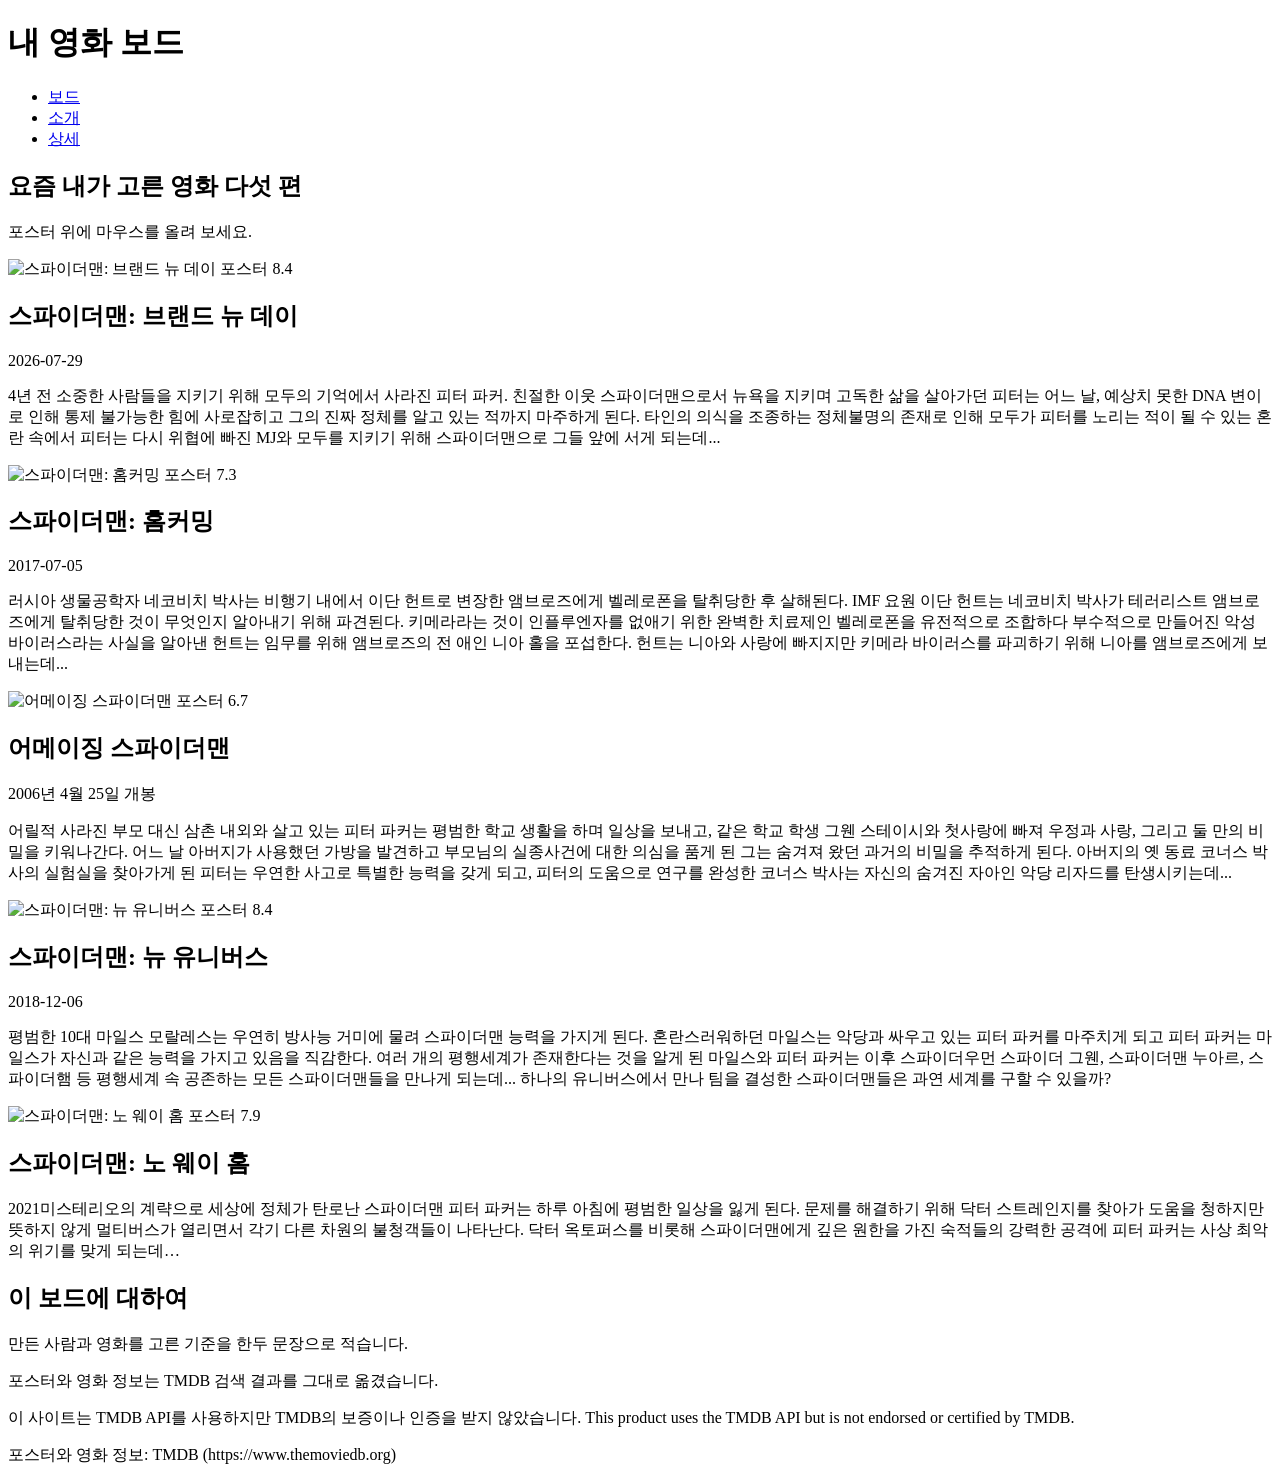
==== index.html @ 4b5b2583 "Create index.html for movie board layout Initial HTML structure for the movie board with sections fo" ====
<!DOCTYPE html>
<html lang="ko">

<head>
    <meta charset="UTF-8">
    <meta name="viewport" content="width=device-width, initial-scale=1.0">
    <title>내 영화 보드</title>
    <link rel="preconnect" href="https://fonts.googleapis.com">
    <link rel="preconnect" href="https://fonts.gstatic.com" crossorigin>
    <link
        href="https://fonts.googleapis.com/css2?family=Black+Han+Sans&family=Do+Hyeon&family=Nanum+Pen+Script&family=Noto+Sans+KR:wght@100..900&display=swap"
        rel="stylesheet">
    <link rel="stylesheet" href="./style.css">
</head>

<body>
    <header class="top">
        <h1>내 영화 보드</h1>
        <nav>
            <ul>
                <li><a href="#board">보드</a></li>
                <li><a href="#about">소개</a></li>
                <li><a href="detail.html">상세</a></li>
            </ul>
        </nav>
    </header>
    <section class="hero">
        <h2>요즘 내가 고른 영화 다섯 편</h2>
        <p>포스터 위에 마우스를 올려 보세요.</p>
    </section>

    <main>
        <section class="board" id="board">
            <article class="card">
                <img class="poster" src="https://image.tmdb.org/t/p/w342/mt6uZzy7DAsncHlGGzMsyNgLR6v.jpg"
                    alt="스파이더맨: 브랜드 뉴 데이 포스터">
                <span class="badge">8.4</span>
                <div class="info">
                    <h2>스파이더맨: 브랜드 뉴 데이</h2>
                    <p class="year">2026-07-29</p>
                    <p class="overview">4년 전 소중한 사람들을 지키기 위해 모두의 기억에서 사라진 피터 파커. 친절한 이웃 스파이더맨으로서 뉴욕을 지키며 고독한 삶을 살아가던 피터는 어느 날, 예상치 못한 DNA 변이로 인해 통제 불가능한 힘에 사로잡히고 그의 진짜 정체를 알고 있는 적까지 마주하게 된다. 타인의 의식을 조종하는 정체불명의 존재로 인해 모두가 피터를 노리는 적이 될 수 있는 혼란 속에서 피터는 다시 위협에 빠진 MJ와 모두를 지키기 위해 스파이더맨으로 그들 앞에 서게 되는데...</p>
                </div>
            </article>
            <article class="card">
                <img class="poster" src="https://image.tmdb.org/t/p/w342/hjki9weYYVABvkpZbX5jBOmKXXv.jpg"
                    alt="스파이더맨: 홈커밍 포스터">
                <span class="badge">7.3</span>
                <div class="info">
                    <h2>스파이더맨: 홈커밍</h2>
                    <p class="year">2017-07-05</p>
                    <p class="overview">러시아 생물공학자 네코비치 박사는 비행기 내에서 이단 헌트로 변장한 앰브로즈에게 벨레로폰을 탈취당한 후 살해된다. IMF 요원 이단 헌트는
                        네코비치 박사가 테러리스트 앰브로즈에게 탈취당한 것이 무엇인지 알아내기 위해 파견된다. 키메라라는 것이 인플루엔자를 없애기 위한 완벽한 치료제인 벨레로폰을 유전적으로
                        조합하다 부수적으로 만들어진 악성 바이러스라는 사실을 알아낸 헌트는 임무를 위해 앰브로즈의 전 애인 니아 홀을 포섭한다. 헌트는 니아와 사랑에 빠지지만 키메라 바이러스를
                        파괴하기 위해 니아를 앰브로즈에게 보내는데...</p>
                </div>
            </article>
            <article class="card">
                <img class="poster" src="https://image.tmdb.org/t/p/w342/a1Kup5VnmxjAHnsT3Sz7RtrC9UU.jpg"
                    alt="어메이징 스파이더맨 포스터">
                <span class="badge">6.7</span>
                <div class="info">
                    <h2>어메이징 스파이더맨</h2>
                    <p class="year">2006년 4월 25일 개봉</p>
                    <p class="overview">어릴적 사라진 부모 대신 삼촌 내외와 살고 있는 피터 파커는 평범한 학교 생활을 하며 일상을 보내고, 같은 학교 학생 그웬 스테이시와 첫사랑에 빠져 우정과 사랑, 그리고 둘 만의 비밀을 키워나간다. 어느 날 아버지가 사용했던 가방을 발견하고 부모님의 실종사건에 대한 의심을 품게 된 그는 숨겨져 왔던 과거의 비밀을 추적하게 된다. 아버지의 옛 동료 코너스 박사의 실험실을 찾아가게 된 피터는 우연한 사고로 특별한 능력을 갖게 되고, 피터의 도움으로 연구를 완성한 코너스 박사는 자신의 숨겨진 자아인 악당 리자드를 탄생시키는데...</p>
                </div>
            </article>
            <article class="card">
                <img class="poster" src="https://image.tmdb.org/t/p/w342/d9V6Q9vpVpmaca7vwSUbCajtDb3.jpg"
                    alt="스파이더맨: 뉴 유니버스 포스터">
                <span class="badge">8.4</span>
                <div class="info">
                    <h2>스파이더맨: 뉴 유니버스</h2>
                    <p class="year">2018-12-06</p>
                    <p class="overview">평범한 10대 마일스 모랄레스는 우연히 방사능 거미에 물려 스파이더맨 능력을 가지게 된다. 혼란스러워하던 마일스는 악당과 싸우고 있는 피터 파커를 마주치게 되고 피터 파커는 마일스가 자신과 같은 능력을 가지고 있음을 직감한다. 여러 개의 평행세계가 존재한다는 것을 알게 된 마일스와 피터 파커는 이후 스파이더우먼 스파이더 그웬, 스파이더맨 누아르, 스파이더햄 등 평행세계 속 공존하는 모든 스파이더맨들을 만나게 되는데... 하나의 유니버스에서 만나 팀을 결성한 스파이더맨들은 과연 세계를 구할 수 있을까?</p>
                </div>

            </article>
            <article class="card">
                <img class="poster" src="https://image.tmdb.org/t/p/w342/fvqoI9r1GU2EFkc0xjZ6dKCuDVR.jpg"
                    alt="스파이더맨: 노 웨이 홈 포스터">
                <span class="badge">7.9</span>
                <div class="info">
                    <h2>스파이더맨: 노 웨이 홈</h2>
                    <p class="year">2021미스테리오의 계략으로 세상에 정체가 탄로난 스파이더맨 피터 파커는 하루 아침에 평범한 일상을 잃게 된다. 문제를 해결하기 위해 닥터 스트레인지를 찾아가 도움을 청하지만 뜻하지 않게 멀티버스가 열리면서 각기 다른 차원의 불청객들이 나타난다. 닥터 옥토퍼스를 비롯해 스파이더맨에게 깊은 원한을 가진 숙적들의 강력한 공격에 피터 파커는 사상 최악의 위기를 맞게 되는데…</p>
                </div>
            </article>
        </section>
        <section id="about">
            <h2>이 보드에 대하여</h2>
            <p>만든 사람과 영화를 고른 기준을 한두 문장으로 적습니다.</p>
            <p>포스터와 영화 정보는 TMDB 검색 결과를 그대로 옮겼습니다.</p>
        </section>
    </main>

    <footer>
        <p>이 사이트는 TMDB API를 사용하지만 TMDB의 보증이나 인증을 받지 않았습니다.
            This product uses the TMDB API but is not endorsed or certified by TMDB.</p>
        <p>포스터와 영화 정보: TMDB (https://www.themoviedb.org)</p>
    </footer>

</body>

</html>
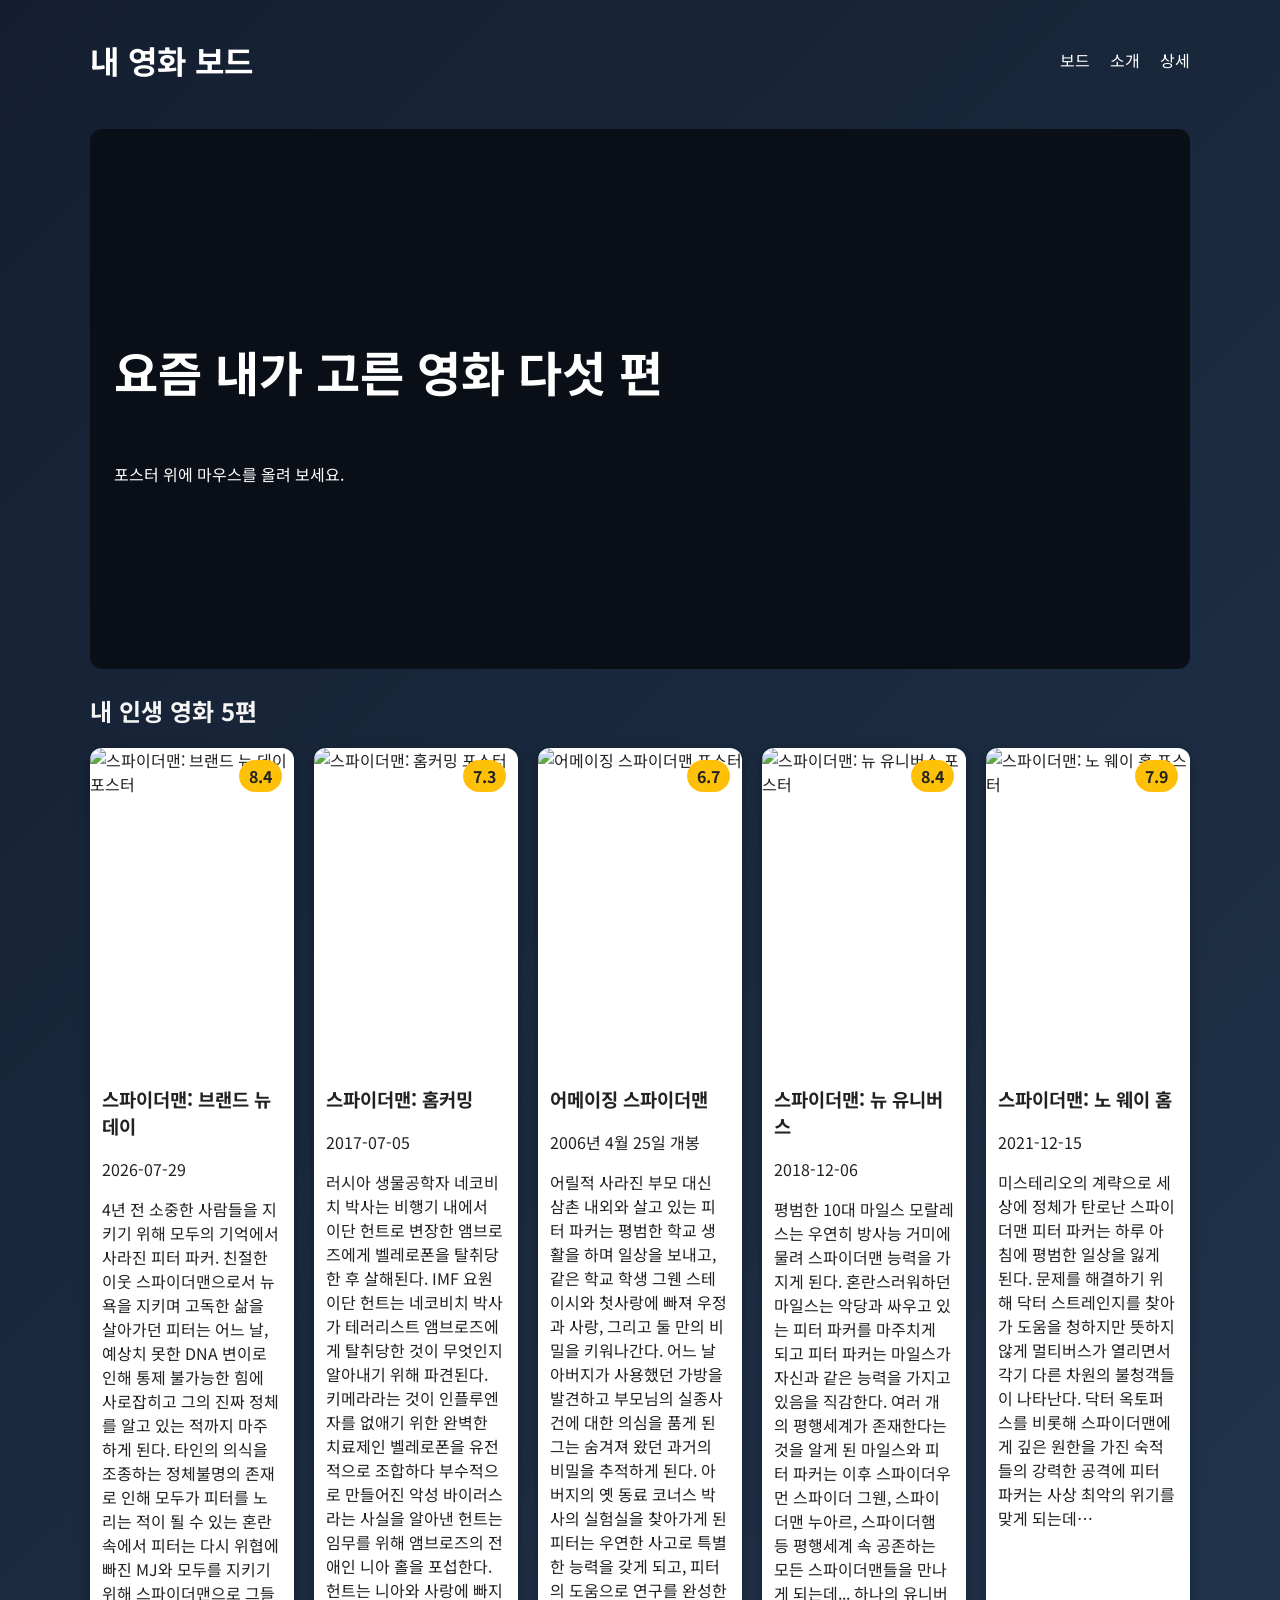
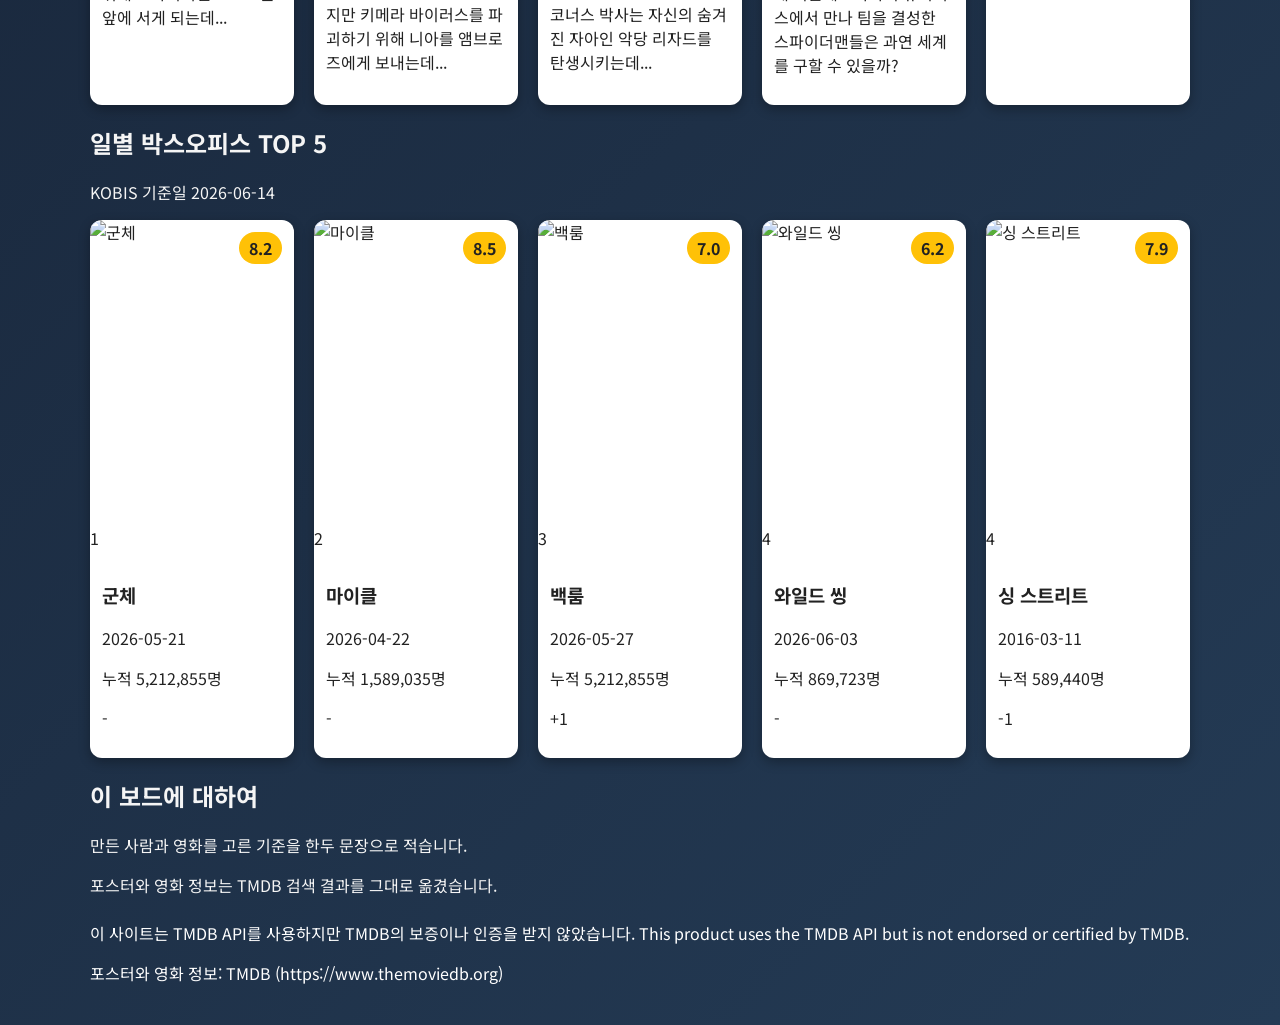
==== commit 30636cce: "첫 번째 커밋" ====
--- a/index.html
+++ b/index.html
@@ -30,60 +30,148 @@
     </section>
 
     <main>
-        <section class="board" id="board">
-            <article class="card">
-                <img class="poster" src="https://image.tmdb.org/t/p/w342/mt6uZzy7DAsncHlGGzMsyNgLR6v.jpg"
-                    alt="스파이더맨: 브랜드 뉴 데이 포스터">
-                <span class="badge">8.4</span>
-                <div class="info">
-                    <h2>스파이더맨: 브랜드 뉴 데이</h2>
-                    <p class="year">2026-07-29</p>
-                    <p class="overview">4년 전 소중한 사람들을 지키기 위해 모두의 기억에서 사라진 피터 파커. 친절한 이웃 스파이더맨으로서 뉴욕을 지키며 고독한 삶을 살아가던 피터는 어느 날, 예상치 못한 DNA 변이로 인해 통제 불가능한 힘에 사로잡히고 그의 진짜 정체를 알고 있는 적까지 마주하게 된다. 타인의 의식을 조종하는 정체불명의 존재로 인해 모두가 피터를 노리는 적이 될 수 있는 혼란 속에서 피터는 다시 위협에 빠진 MJ와 모두를 지키기 위해 스파이더맨으로 그들 앞에 서게 되는데...</p>
-                </div>
-            </article>
-            <article class="card">
-                <img class="poster" src="https://image.tmdb.org/t/p/w342/hjki9weYYVABvkpZbX5jBOmKXXv.jpg"
-                    alt="스파이더맨: 홈커밍 포스터">
-                <span class="badge">7.3</span>
-                <div class="info">
-                    <h2>스파이더맨: 홈커밍</h2>
-                    <p class="year">2017-07-05</p>
-                    <p class="overview">러시아 생물공학자 네코비치 박사는 비행기 내에서 이단 헌트로 변장한 앰브로즈에게 벨레로폰을 탈취당한 후 살해된다. IMF 요원 이단 헌트는
-                        네코비치 박사가 테러리스트 앰브로즈에게 탈취당한 것이 무엇인지 알아내기 위해 파견된다. 키메라라는 것이 인플루엔자를 없애기 위한 완벽한 치료제인 벨레로폰을 유전적으로
-                        조합하다 부수적으로 만들어진 악성 바이러스라는 사실을 알아낸 헌트는 임무를 위해 앰브로즈의 전 애인 니아 홀을 포섭한다. 헌트는 니아와 사랑에 빠지지만 키메라 바이러스를
-                        파괴하기 위해 니아를 앰브로즈에게 보내는데...</p>
-                </div>
-            </article>
-            <article class="card">
-                <img class="poster" src="https://image.tmdb.org/t/p/w342/a1Kup5VnmxjAHnsT3Sz7RtrC9UU.jpg"
-                    alt="어메이징 스파이더맨 포스터">
-                <span class="badge">6.7</span>
-                <div class="info">
-                    <h2>어메이징 스파이더맨</h2>
-                    <p class="year">2006년 4월 25일 개봉</p>
-                    <p class="overview">어릴적 사라진 부모 대신 삼촌 내외와 살고 있는 피터 파커는 평범한 학교 생활을 하며 일상을 보내고, 같은 학교 학생 그웬 스테이시와 첫사랑에 빠져 우정과 사랑, 그리고 둘 만의 비밀을 키워나간다. 어느 날 아버지가 사용했던 가방을 발견하고 부모님의 실종사건에 대한 의심을 품게 된 그는 숨겨져 왔던 과거의 비밀을 추적하게 된다. 아버지의 옛 동료 코너스 박사의 실험실을 찾아가게 된 피터는 우연한 사고로 특별한 능력을 갖게 되고, 피터의 도움으로 연구를 완성한 코너스 박사는 자신의 숨겨진 자아인 악당 리자드를 탄생시키는데...</p>
-                </div>
-            </article>
-            <article class="card">
-                <img class="poster" src="https://image.tmdb.org/t/p/w342/d9V6Q9vpVpmaca7vwSUbCajtDb3.jpg"
-                    alt="스파이더맨: 뉴 유니버스 포스터">
-                <span class="badge">8.4</span>
-                <div class="info">
-                    <h2>스파이더맨: 뉴 유니버스</h2>
-                    <p class="year">2018-12-06</p>
-                    <p class="overview">평범한 10대 마일스 모랄레스는 우연히 방사능 거미에 물려 스파이더맨 능력을 가지게 된다. 혼란스러워하던 마일스는 악당과 싸우고 있는 피터 파커를 마주치게 되고 피터 파커는 마일스가 자신과 같은 능력을 가지고 있음을 직감한다. 여러 개의 평행세계가 존재한다는 것을 알게 된 마일스와 피터 파커는 이후 스파이더우먼 스파이더 그웬, 스파이더맨 누아르, 스파이더햄 등 평행세계 속 공존하는 모든 스파이더맨들을 만나게 되는데... 하나의 유니버스에서 만나 팀을 결성한 스파이더맨들은 과연 세계를 구할 수 있을까?</p>
-                </div>
+        <section id="mine">
+            <h2>내 인생 영화 5편</h2>
+            <div class="board">
+                <article class="card">
+                    <img class="poster" src="https://image.tmdb.org/t/p/w342/mt6uZzy7DAsncHlGGzMsyNgLR6v.jpg"
+                        alt="스파이더맨: 브랜드 뉴 데이 포스터">
+                    <span class="badge">8.4</span>
+                    <div class="info">
+                        <h3>스파이더맨: 브랜드 뉴 데이</h3>
+                        <p class="year">2026-07-29</p>
+                        <p class="overview">4년 전 소중한 사람들을 지키기 위해 모두의 기억에서 사라진 피터 파커. 친절한 이웃 스파이더맨으로서 뉴욕을 지키며 고독한 삶을 살아가던
+                            피터는
+                            어느 날, 예상치 못한 DNA 변이로 인해 통제 불가능한 힘에 사로잡히고 그의 진짜 정체를 알고 있는 적까지 마주하게 된다. 타인의 의식을 조종하는 정체불명의 존재로
+                            인해
+                            모두가 피터를 노리는 적이 될 수 있는 혼란 속에서 피터는 다시 위협에 빠진 MJ와 모두를 지키기 위해 스파이더맨으로 그들 앞에 서게 되는데...</p>
+                    </div>
+                </article>
+                <article class="card">
+                    <img class="poster" src="https://image.tmdb.org/t/p/w342/hjki9weYYVABvkpZbX5jBOmKXXv.jpg"
+                        alt="스파이더맨: 홈커밍 포스터">
+                    <span class="badge">7.3</span>
+                    <div class="info">
+                        <h3>스파이더맨: 홈커밍</h3>
+                        <p class="year">2017-07-05</p>
+                        <p class="overview">러시아 생물공학자 네코비치 박사는 비행기 내에서 이단 헌트로 변장한 앰브로즈에게 벨레로폰을 탈취당한 후 살해된다. IMF 요원 이단
+                            헌트는
+                            네코비치 박사가 테러리스트 앰브로즈에게 탈취당한 것이 무엇인지 알아내기 위해 파견된다. 키메라라는 것이 인플루엔자를 없애기 위한 완벽한 치료제인 벨레로폰을 유전적으로
+                            조합하다 부수적으로 만들어진 악성 바이러스라는 사실을 알아낸 헌트는 임무를 위해 앰브로즈의 전 애인 니아 홀을 포섭한다. 헌트는 니아와 사랑에 빠지지만 키메라
+                            바이러스를
+                            파괴하기 위해 니아를 앰브로즈에게 보내는데...</p>
+                    </div>
+                </article>
+                <article class="card">
+                    <img class="poster" src="https://image.tmdb.org/t/p/w342/a1Kup5VnmxjAHnsT3Sz7RtrC9UU.jpg"
+                        alt="어메이징 스파이더맨 포스터">
+                    <span class="badge">6.7</span>
+                    <div class="info">
+                        <h3>어메이징 스파이더맨</h3>
+                        <p class="year">2006년 4월 25일 개봉</p>
+                        <p class="overview">어릴적 사라진 부모 대신 삼촌 내외와 살고 있는 피터 파커는 평범한 학교 생활을 하며 일상을 보내고, 같은 학교 학생 그웬 스테이시와
+                            첫사랑에
+                            빠져 우정과 사랑, 그리고 둘 만의 비밀을 키워나간다. 어느 날 아버지가 사용했던 가방을 발견하고 부모님의 실종사건에 대한 의심을 품게 된 그는 숨겨져 왔던 과거의
+                            비밀을
+                            추적하게 된다. 아버지의 옛 동료 코너스 박사의 실험실을 찾아가게 된 피터는 우연한 사고로 특별한 능력을 갖게 되고, 피터의 도움으로 연구를 완성한 코너스 박사는
+                            자신의
+                            숨겨진 자아인 악당 리자드를 탄생시키는데...</p>
+                    </div>
+                </article>
+                <article class="card">
+                    <img class="poster" src="https://image.tmdb.org/t/p/w342/d9V6Q9vpVpmaca7vwSUbCajtDb3.jpg"
+                        alt="스파이더맨: 뉴 유니버스 포스터">
+                    <span class="badge">8.4</span>
+                    <div class="info">
+                        <h3>스파이더맨: 뉴 유니버스</h3>
+                        <p class="year">2018-12-06</p>
+                        <p class="overview">평범한 10대 마일스 모랄레스는 우연히 방사능 거미에 물려 스파이더맨 능력을 가지게 된다. 혼란스러워하던 마일스는 악당과 싸우고 있는
+                            피터
+                            파커를 마주치게 되고 피터 파커는 마일스가 자신과 같은 능력을 가지고 있음을 직감한다. 여러 개의 평행세계가 존재한다는 것을 알게 된 마일스와 피터 파커는 이후
+                            스파이더우먼
+                            스파이더 그웬, 스파이더맨 누아르, 스파이더햄 등 평행세계 속 공존하는 모든 스파이더맨들을 만나게 되는데... 하나의 유니버스에서 만나 팀을 결성한 스파이더맨들은
+                            과연
+                            세계를 구할 수 있을까?</p>
+                    </div>
 
-            </article>
-            <article class="card">
-                <img class="poster" src="https://image.tmdb.org/t/p/w342/fvqoI9r1GU2EFkc0xjZ6dKCuDVR.jpg"
-                    alt="스파이더맨: 노 웨이 홈 포스터">
-                <span class="badge">7.9</span>
-                <div class="info">
-                    <h2>스파이더맨: 노 웨이 홈</h2>
-                    <p class="year">2021미스테리오의 계략으로 세상에 정체가 탄로난 스파이더맨 피터 파커는 하루 아침에 평범한 일상을 잃게 된다. 문제를 해결하기 위해 닥터 스트레인지를 찾아가 도움을 청하지만 뜻하지 않게 멀티버스가 열리면서 각기 다른 차원의 불청객들이 나타난다. 닥터 옥토퍼스를 비롯해 스파이더맨에게 깊은 원한을 가진 숙적들의 강력한 공격에 피터 파커는 사상 최악의 위기를 맞게 되는데…</p>
-                </div>
-            </article>
+                </article>
+                <article class="card">
+                    <img class="poster" src="https://image.tmdb.org/t/p/w342/fvqoI9r1GU2EFkc0xjZ6dKCuDVR.jpg"
+                        alt="스파이더맨: 노 웨이 홈 포스터">
+                    <span class="badge">7.9</span>
+                    <div class="info">
+                        <h3>스파이더맨: 노 웨이 홈</h3>
+                        <p class="year">2021-12-15</p>
+                        <p class="overview">미스테리오의 계략으로 세상에 정체가 탄로난 스파이더맨 피터 파커는 하루 아침에 평범한 일상을 잃게 된다. 문제를 해결하기 위해 닥터
+                            스트레인지를
+                            찾아가 도움을 청하지만 뜻하지 않게 멀티버스가 열리면서 각기 다른 차원의 불청객들이 나타난다. 닥터 옥토퍼스를 비롯해 스파이더맨에게 깊은 원한을 가진 숙적들의 강력한
+                            공격에
+                            피터 파커는 사상 최악의 위기를 맞게 되는데…</p>
+                    </div>
+                </article>
+            </div>
+        </section>
+        <section id="boxoffice">
+            <h2>일별 박스오피스 TOP 5</h2>
+            <p class="basis">KOBIS 기준일 2026-06-14</p>
+            <div class="board">
+                <article class="card">
+                    <img class="poster" src="https://image.tmdb.org/t/p/w342/hDPGsJxo8xX0OyqcMB8xI3RdaF3.jpg" alt="군체">
+                    <span class="rank">1</span>
+                    <span class="badge">8.2</span>
+                    <div class="info">
+                        <h3>군체</h3>
+                        <p class="year">2026-05-21</p>
+                        <p class="audience">누적 5,212,855명</p>
+                        <p class="change up">-</p>
+                    </div>
+                </article>
+                <article class="card">
+                    <img class="poster" src="https://image.tmdb.org/t/p/w342/piMZqtd0gGS7OgkhDwiQ7vVViBQ.jpg" alt="마이클">
+                    <span class="rank">2</span>
+                    <span class="badge">8.5</span>
+                    <div class="info">
+                        <h3>마이클</h3>
+                        <p class="year">2026-04-22</p>
+                        <p class="audience">누적 1,589,035명</p>
+                        <p class="change up">-</p>
+                    </div>
+                </article>
+                <article class="card">
+                    <img class="poster" src="https://image.tmdb.org/t/p/w342/tcqLtpb8EUDqbct2YFl8ZGNfP2p.jpg" alt="백룸">
+                    <span class="rank">3</span>
+                    <span class="badge">7.0</span>
+                    <div class="info">
+                        <h3>백룸</h3>   
+                        <p class="year">2026-05-27</p>
+                        <p class="audience">누적 5,212,855명</p>
+                        <p class="change up">+1</p>
+                    </div>
+                </article>
+                <article class="card">
+                    <img class="poster" src="https://image.tmdb.org/t/p/w342/s4IUDzLZJb4CosgEXcmouY32Jfg.jpg" alt="와일드 씽">
+                    <span class="rank">4</span>
+                    <span class="badge">6.2</span>
+                    <div class="info">
+                        <h3>와일드 씽</h3>
+                        <p class="year">2026-06-03</p>
+                        <p class="audience">누적 869,723명</p>
+                        <p class="change up">-</p>
+                    </div>
+                </article>
+                <article class="card">
+                    <img class="poster" src="https://image.tmdb.org/t/p/w342/kUYfLv9V5mKPb2lJadzgOI67AFt.jpg" alt="싱 스트리트">
+                    <span class="rank">4</span>
+                    <span class="badge">7.9</span>
+                    <div class="info">
+                        <h3>싱 스트리트</h3>
+                        <p class="year">2016-03-11</p>
+                        <p class="audience">누적 589,440명</p>
+                        <p class="change up">-1</p>
+                    </div>
+                </article>
+
+            </div>
         </section>
         <section id="about">
             <h2>이 보드에 대하여</h2>
@@ -100,4 +188,4 @@
 
 </body>
 
-</html>
+</html>
--- a/style.css
+++ b/style.css
@@ -0,0 +1,148 @@
+body {
+    background: linear-gradient(135deg, #141e30, #243b55);
+    min-height: 100vh;
+    box-sizing: border-box;
+    margin: 0;
+    padding: 16px;
+    color: #f5f5f5;
+    font-family: "Noto Sans KR", sans-serif;
+}
+
+main,
+.top,
+.hero,
+footer {
+    max-width: 1100px;
+    margin: 0 auto 24px;
+}
+
+.top {
+    display: flex;
+    justify-content: space-between;
+    align-items: center;
+}
+
+nav ul {
+    display: flex;
+    flex-direction: column;
+    gap: 8px;
+    list-style: none;
+    margin: 0;
+    padding: 0;
+}
+
+nav a {
+    color: #fff;
+    text-decoration: none;
+}
+
+.hero {
+    /* 외부 URL 대신 로컬/상대 경로 이미지를 사용하거나, 백업 단색 배경 지정 */
+    background-color: #1a2639;
+    background-image: linear-gradient(rgba(0, 0, 0, 0.6), rgba(0, 0, 0, 0.6)), url("./images/hero-bg.jpg");
+    background-size: cover;
+    background-position: center;
+    min-height: 40vh;
+    padding: 24px;
+    box-sizing: border-box;
+    color: #fff;
+    border-radius: 12px;
+    display: flex;
+    flex-direction: column;
+    justify-content: center;
+}
+
+h1,
+footer {
+    color: #fff;
+}
+
+.board {
+    display: grid;
+    grid-template-columns: repeat(auto-fit, minmax(200px, 1fr));
+    gap: 20px;
+}
+
+.card {
+    position: relative;
+    border-radius: 12px;
+    overflow: hidden;
+    box-shadow: 0 4px 12px rgba(0, 0, 0, 0.3);
+    background: #fff;
+    color: #222222;
+    transition: transform 0.3s, box-shadow 0.3s;
+    animation: rise 0.6s ease-out forwards;
+}
+
+/* 카드가 늘어나도 자동으로 지연 시간이 적용되도록 설정 */
+.card:nth-child(1) { animation-delay: 0s; }
+.card:nth-child(2) { animation-delay: 0.1s; }
+.card:nth-child(3) { animation-delay: 0.2s; }
+.card:nth-child(4) { animation-delay: 0.3s; }
+.card:nth-child(5) { animation-delay: 0.4s; }
+
+.card:hover {
+    transform: translateY(-8px);
+    box-shadow: 0 12px 32px rgba(255, 193, 7, 0.6);
+}
+
+.info {
+    padding: 12px;
+}
+
+.poster {
+    width: 100%;
+    display: block;
+    aspect-ratio: 2 / 3;
+    object-fit: cover;
+}
+
+.badge {
+    position: absolute;
+    top: 12px;
+    right: 12px;
+    background: #ffc107;
+    color: #222;
+    padding: 4px 10px;
+    border-radius: 999px;
+    font-weight: bold;
+    animation: pulse 1s infinite alternate;
+}
+
+/* @keyframes 구문 정상화 (from -> to) */
+@keyframes pulse {
+    0% {
+        transform: scale(1);
+    }
+    100% {
+        transform: scale(1.15);
+    }
+}
+
+@keyframes rise {
+    from {
+        opacity: 0;
+        transform: translateY(20px);
+    }
+    to {
+        opacity: 1;
+        transform: translateY(0);
+    }
+}
+
+@media (min-width: 600px) {
+    nav ul {
+        flex-direction: row;
+        gap: 20px;
+    }
+}
+
+@media (min-width: 1024px) {
+    .hero {
+        min-height: 60vh;
+    }
+
+    .hero h2 {
+        font-size: 3rem;
+    }
+}
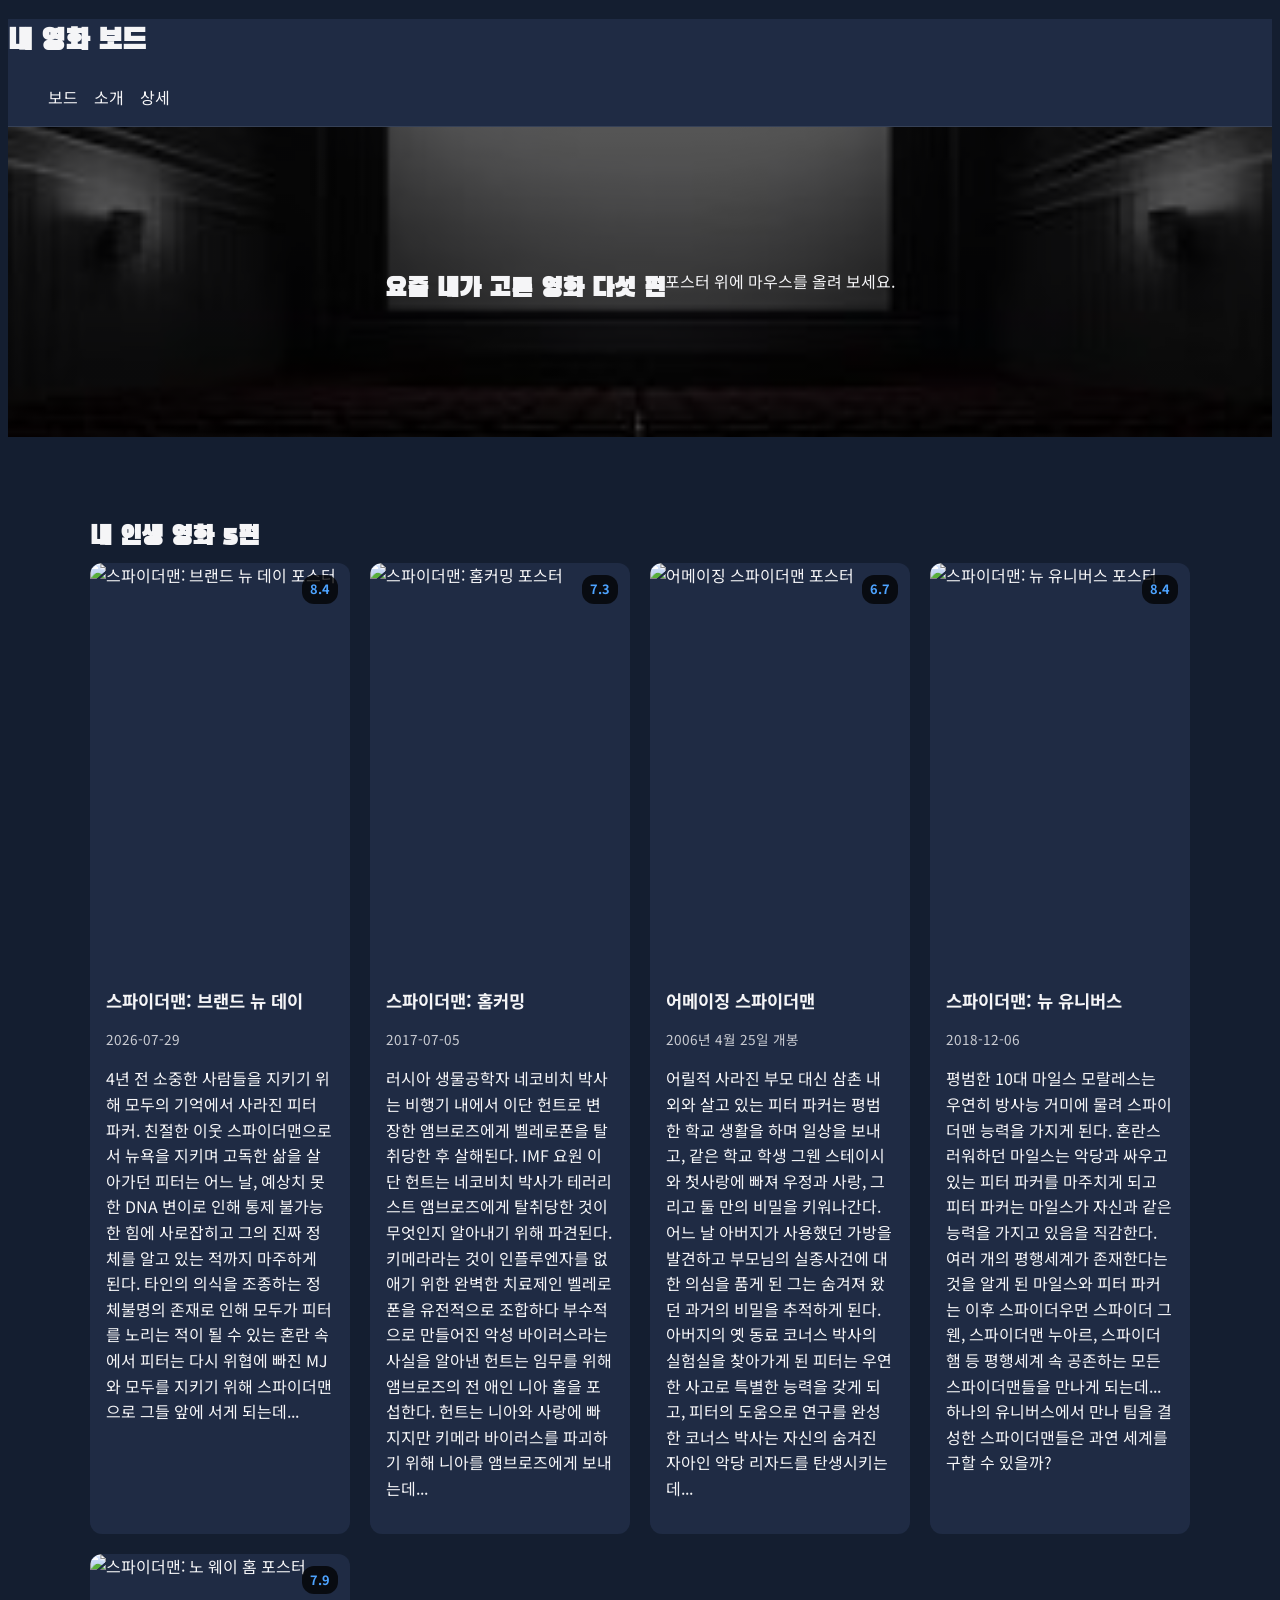
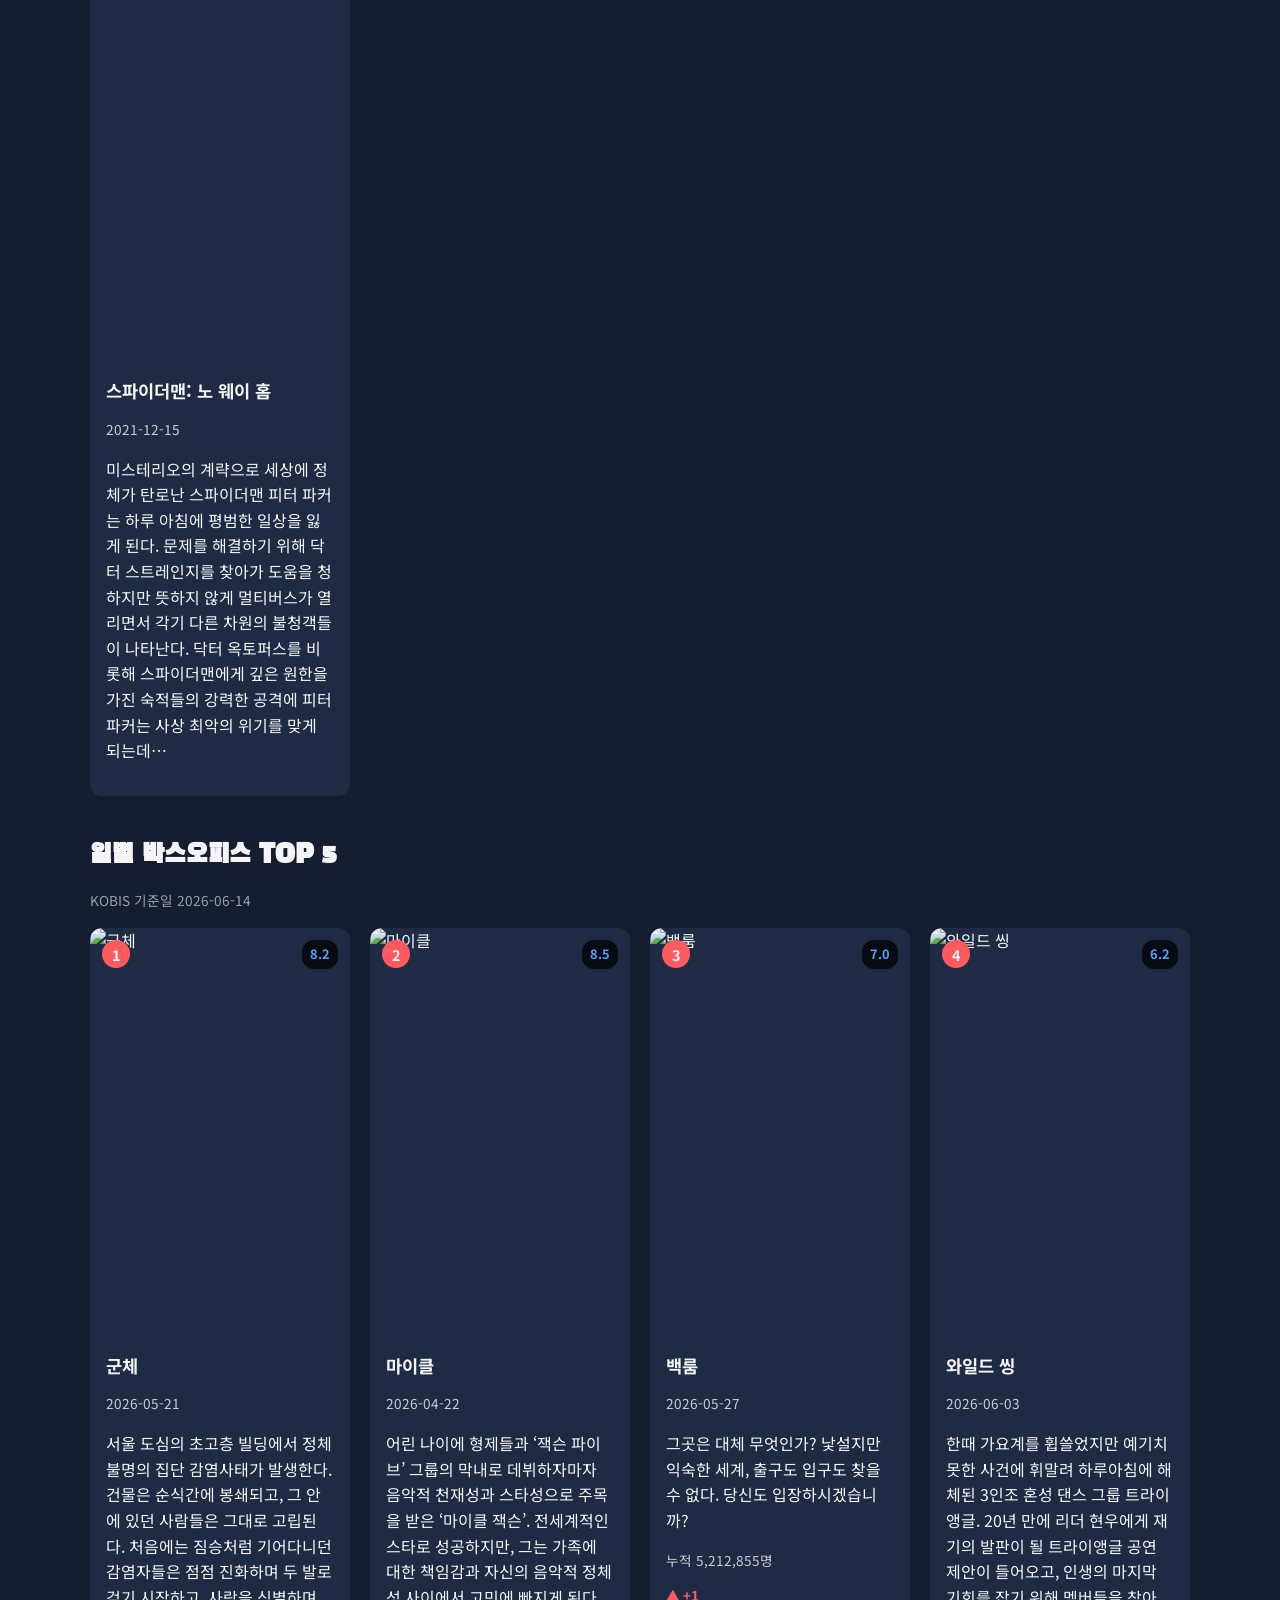
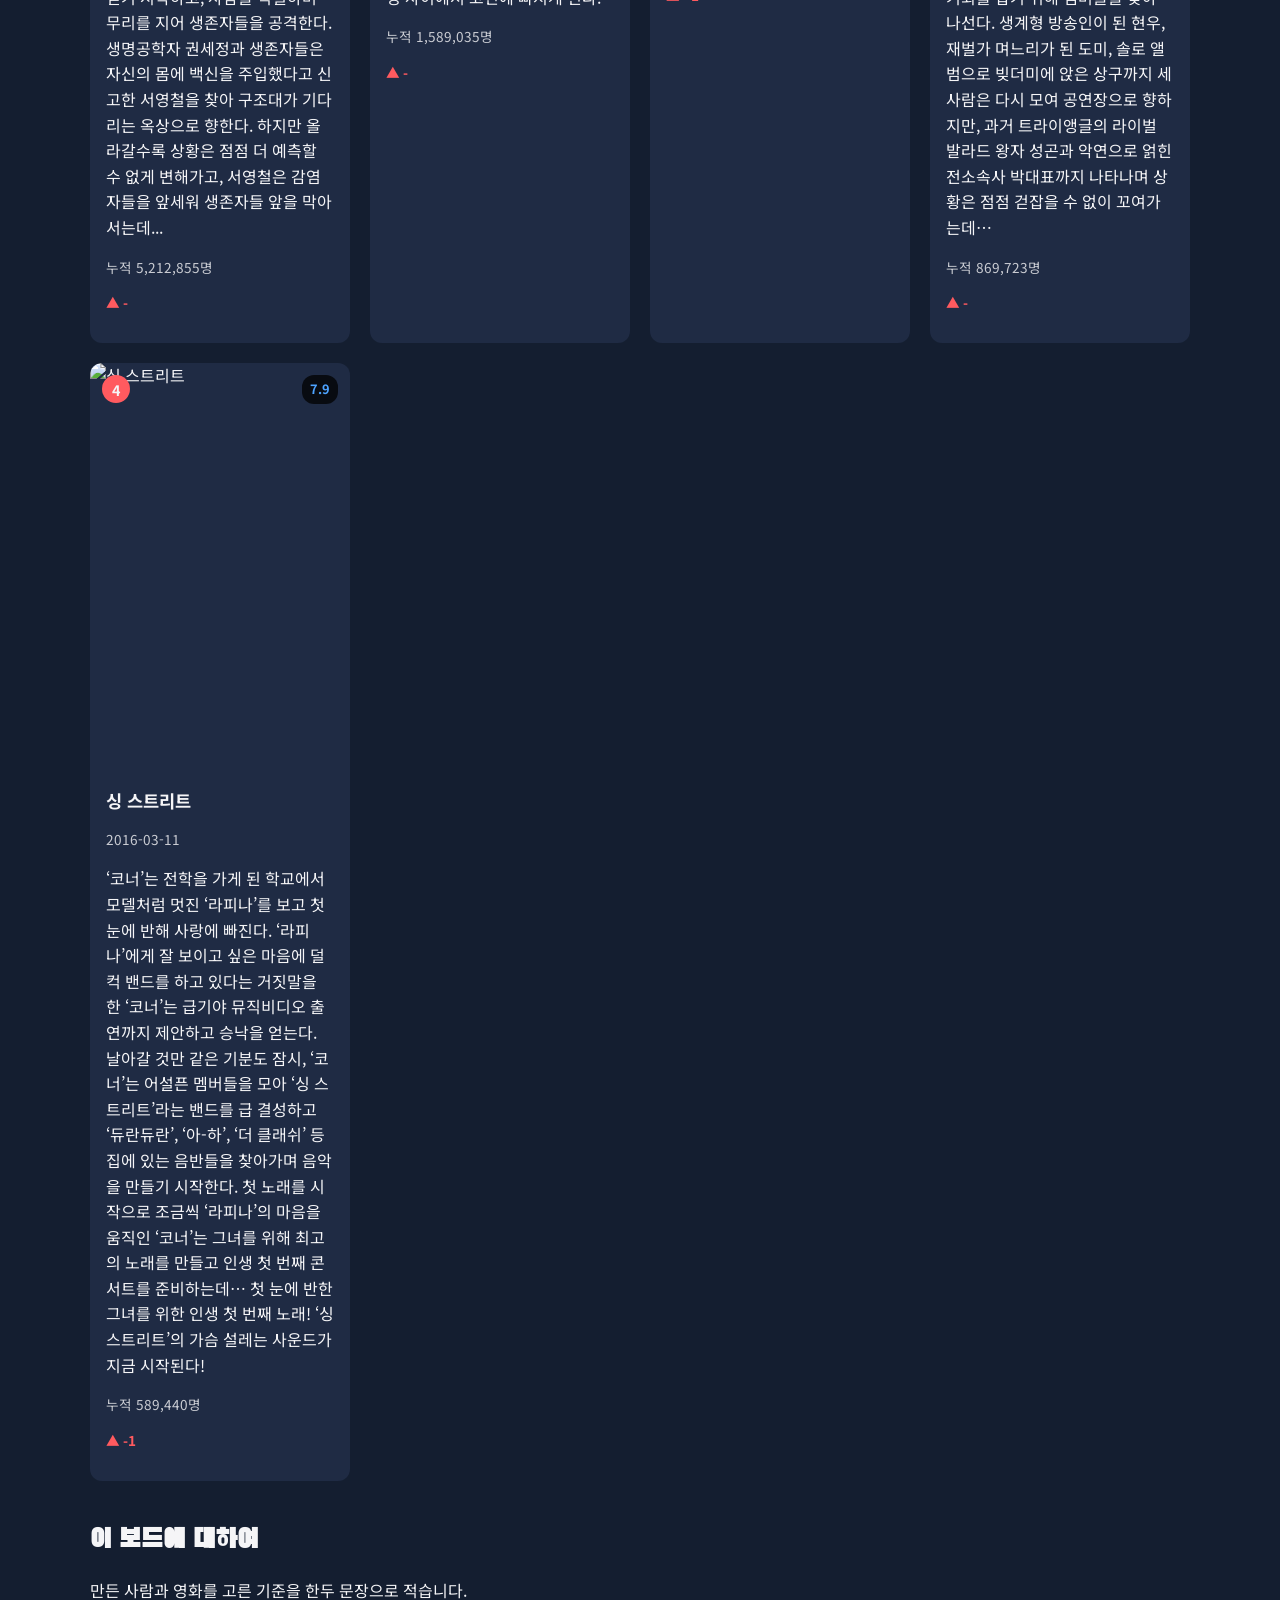
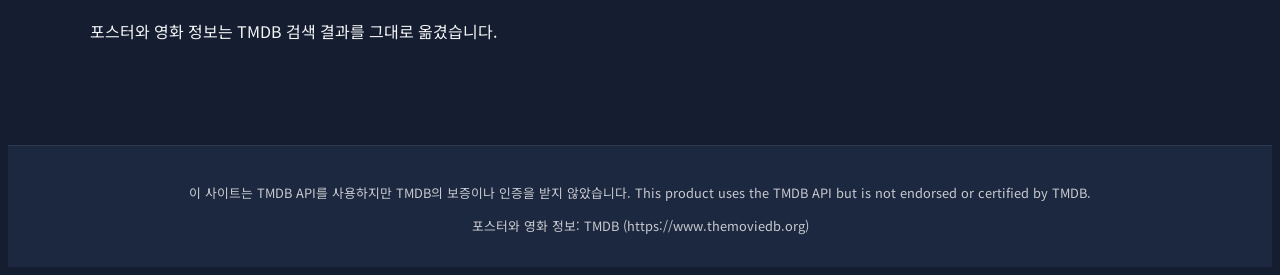
==== commit ead72a29: "Update index.html" ====
--- a/index.html
+++ b/index.html
@@ -122,6 +122,7 @@
                     <div class="info">
                         <h3>군체</h3>
                         <p class="year">2026-05-21</p>
+                        <p class="overview">서울 도심의 초고층 빌딩에서 정체불명의 집단 감염사태가 발생한다. 건물은 순식간에 봉쇄되고, 그 안에 있던 사람들은 그대로 고립된다. 처음에는 짐승처럼 기어다니던 감염자들은 점점 진화하며 두 발로 걷기 시작하고, 사람을 식별하며 무리를 지어 생존자들을 공격한다. 생명공학자 권세정과 생존자들은 자신의 몸에 백신을 주입했다고 신고한 서영철을 찾아 구조대가 기다리는 옥상으로 향한다. 하지만 올라갈수록 상황은 점점 더 예측할 수 없게 변해가고, 서영철은 감염자들을 앞세워 생존자들 앞을 막아서는데...</p>
                         <p class="audience">누적 5,212,855명</p>
                         <p class="change up">-</p>
                     </div>
@@ -133,6 +134,7 @@
                     <div class="info">
                         <h3>마이클</h3>
                         <p class="year">2026-04-22</p>
+                        <p class="overview">어린 나이에 형제들과 ‘잭슨 파이브’ 그룹의 막내로 데뷔하자마자 음악적 천재성과 스타성으로 주목을 받은 ‘마이클 잭슨’. 전세계적인 스타로 성공하지만, 그는 가족에 대한 책임감과 자신의 음악적 정체성 사이에서 고민에 빠지게 된다.</p>
                         <p class="audience">누적 1,589,035명</p>
                         <p class="change up">-</p>
                     </div>
@@ -144,6 +146,7 @@
                     <div class="info">
                         <h3>백룸</h3>   
                         <p class="year">2026-05-27</p>
+                        <p class="overview">그곳은 대체 무엇인가? 낯설지만 익숙한 세계, 출구도 입구도 찾을 수 없다. 당신도 입장하시겠습니까?</p>
                         <p class="audience">누적 5,212,855명</p>
                         <p class="change up">+1</p>
                     </div>
@@ -155,6 +158,7 @@
                     <div class="info">
                         <h3>와일드 씽</h3>
                         <p class="year">2026-06-03</p>
+                        <p class="overview">한때 가요계를 휩쓸었지만 예기치 못한 사건에 휘말려 하루아침에 해체된 3인조 혼성 댄스 그룹 트라이앵글. 20년 만에 리더 현우에게 재기의 발판이 될 트라이앵글 공연 제안이 들어오고, 인생의 마지막 기회를 잡기 위해 멤버들을 찾아 나선다. 생계형 방송인이 된 현우, 재벌가 며느리가 된 도미, 솔로 앨범으로 빚더미에 앉은 상구까지 세 사람은 다시 모여 공연장으로 향하지만, 과거 트라이앵글의 라이벌 발라드 왕자 성곤과 악연으로 얽힌 전소속사 박대표까지 나타나며 상황은 점점 걷잡을 수 없이 꼬여가는데…</p>
                         <p class="audience">누적 869,723명</p>
                         <p class="change up">-</p>
                     </div>
@@ -166,6 +170,7 @@
                     <div class="info">
                         <h3>싱 스트리트</h3>
                         <p class="year">2016-03-11</p>
+                        <p class="overview">‘코너’는 전학을 가게 된 학교에서 모델처럼 멋진 ‘라피나’를 보고 첫 눈에 반해 사랑에 빠진다.  ‘라피나’에게 잘 보이고 싶은 마음에 덜컥 밴드를 하고 있다는 거짓말을 한 ‘코너’는  급기야 뮤직비디오 출연까지 제안하고 승낙을 얻는다.  날아갈 것만 같은 기분도 잠시,  ‘코너’는 어설픈 멤버들을 모아 ‘싱 스트리트’라는 밴드를 급 결성하고  ‘듀란듀란’, ‘아-하’, ‘더 클래쉬’ 등 집에 있는 음반들을 찾아가며 음악을 만들기 시작한다.  첫 노래를 시작으로 조금씩 ‘라피나’의 마음을 움직인 ‘코너’는  그녀를 위해 최고의 노래를 만들고 인생 첫 번째 콘서트를 준비하는데…  첫 눈에 반한 그녀를 위한 인생 첫 번째 노래!  ‘싱 스트리트’의 가슴 설레는 사운드가 지금 시작된다!</p>
                         <p class="audience">누적 589,440명</p>
                         <p class="change up">-1</p>
                     </div>
@@ -188,4 +193,4 @@
 
 </body>
 
-</html>+</html>
--- a/style.css
+++ b/style.css
@@ -1,148 +1,360 @@
+:root {
+  --bg: #141e30;
+  --surface: #1f2b44;
+  --text: #f5f5f7;
+  --accent: #4da3ff;
+  --warn: #ff5a5f;
+  --font-title: "Black Han Sans", sans-serif;
+  --font-body: "Noto Sans KR", sans-serif;
+  --gap: 20px;
+}
+
+
+{
+  box-sizing: border-box;
+  margin: 0;
+  padding: 0;
+}
+
 body {
-    background: linear-gradient(135deg, #141e30, #243b55);
-    min-height: 100vh;
-    box-sizing: border-box;
-    margin: 0;
-    padding: 16px;
-    color: #f5f5f5;
-    font-family: "Noto Sans KR", sans-serif;
-}
-
-main,
-.top,
-.hero,
+  background-color: var(--bg);
+  color: var(--text);
+  font-family: var(--font-body);
+  line-height: 1.6;
+}
+
+a {
+  color: inherit;
+  text-decoration: none;
+}
+
+main {
+  max-width: 1100px;
+  margin: 0 auto;
+  padding: 20px 16px;
+}
+
+
+header {
+  background-color: var(--surface);
+  border-bottom: 1px solid rgba(255, 255, 255, 0.1);
+  position: sticky;
+  top: 0;
+  z-index: 100;
+}
+
+.header-container {
+  max-width: 1100px;
+  margin: 0 auto;
+  padding: 16px;
+  display: flex;
+  flex-direction: column;
+  align-items: center;
+  gap: 12px;
+}
+
+header h1 {
+  font-family: var(--font-title);
+  font-size: 1.8rem;
+  color: var(--text);
+}
+
+header nav ul {
+  display: flex;
+  list-style: none;
+  gap: 16px;
+}
+
+header nav a:hover {
+  color: var(--accent);
+}
+
+
+.hero {
+  background: linear-gradient(rgba(0, 0, 0, 0.65), rgba(0, 0, 0, 0.65)),
+              url("https://image.tmdb.org/t/p/w1280/xJHokMbljv3P1R8C4y3R82.jpg") center/cover no-repeat;
+  height: 30vh;
+  min-height: 200px;
+  display: flex;
+  align-items: center;
+  justify-content: center;
+  text-align: center;
+  padding: 20px;
+}
+
+.hero-content h2 {
+  font-family: var(--font-title);
+  font-size: 2.2rem;
+  margin-bottom: 8px;
+  color: var(--text);
+}
+
+.hero-content p {
+  font-size: 1rem;
+  opacity: 0.9;
+}
+
+
+section {
+  margin-bottom: 40px;
+}
+
+section h2 {
+  font-family: var(--font-title);
+  font-size: 1.6rem;
+  margin-bottom: 4px;
+  color: var(--text);
+}
+
+.basis {
+  font-size: 0.85rem;
+  color: rgba(245, 245, 247, 0.6);
+  margin-bottom: 16px;
+}
+
+
+.board {
+  display: grid;
+  grid-template-columns: 1fr;
+  gap: var(--gap);
+}
+
+
+.card {
+  background-color: var(--surface);
+  border-radius: 12px;
+  overflow: hidden;
+  position: relative;
+  transition: transform 0.3s ease, box-shadow 0.3s ease;
+}
+
+.card:hover {
+  transform: translateY(-8px);
+  box-shadow: 0 10px 20px rgba(255, 215, 0, 0.3);
+}
+
+.card .poster {
+  width: 100%;
+  aspect-ratio: 2/3;
+  object-fit: cover;
+  display: block;
+}
+
+
+.card .info {
+  padding: 16px;
+}
+
+.card .info h3 {
+  font-size: 1.1rem;
+  font-family: var(--font-body);
+  font-weight: 700;
+  margin-bottom: 6px;
+  white-space: nowrap;
+  overflow: hidden;
+  text-overflow: ellipsis;
+}
+
+.card .info .year,
+.card .info .audience {
+  font-size: 0.85rem;
+  opacity: 0.8;
+}
+
+
+.card .rank {
+  position: absolute;
+  top: 12px;
+  left: 12px;
+  background-color: var(--warn);
+  color: var(--text);
+  font-weight: bold;
+  width: 28px;
+  height: 28px;
+  border-radius: 50%;
+  display: flex;
+  align-items: center;
+  justify-content: center;
+  font-size: 0.9rem;
+}
+
+
+.card .badge {
+  position: absolute;
+  top: 12px;
+  right: 12px;
+  background-color: rgba(0, 0, 0, 0.75);
+  color: var(--accent);
+  padding: 4px 8px;
+  border-radius: 12px;
+  font-size: 0.8rem;
+  font-weight: bold;
+}
+
+
+.card .change {
+  margin-top: 8px;
+  font-size: 0.85rem;
+  font-weight: bold;
+}
+
+.change.up {
+  color: var(--warn);
+}
+.change.up::before {
+  content: "▲ ";
+}
+
+.change.down {
+  color: var(--accent);
+}
+.change.down::before {
+  content: "▼ ";
+}
+
+.change.new {
+  color: var(--warn);
+}
+.change.new::before {
+  content: "NEW";
+}
+
+
+.card.no-poster .poster-fallback {
+  aspect-ratio: 2/3;
+  display: flex;
+  align-items: center;
+  justify-content: center;
+  font-size: 5rem;
+  font-family: var(--font-title);
+  background: linear-gradient(135deg, var(--accent), var(--surface));
+  color: var(--text);
+}
+
+
+.skeleton {
+  display: none;
+  min-height: 360px;
+  border-radius: 12px;
+  background: linear-gradient(90deg, var(--surface) 25%, var(--bg) 37%, var(--surface) 63%);
+  background-size: 400% 100%;
+  animation: shimmer 1.4s ease-in-out infinite;
+}
+
+body.is-loading .skeleton {
+  display: block;
+}
+
+body.is-loading .card {
+  display: none;
+}
+
+@keyframes shimmer {
+  from {
+    background-position: 100% 50%;
+  }
+  to {
+    background-position: 0 50%;
+  }
+}
+
+
+body.detail-page {
+  background-image: linear-gradient(rgba(0, 0, 0, 0.75), rgba(0, 0, 0, 0.75)),
+                    url("https://image.tmdb.org/t/p/w1280/xJHokMbljv3P1R8C4y3R82.jpg");
+  background-size: cover;
+  background-position: center;
+  background-attachment: fixed;
+  min-height: 100vh;
+}
+
+.back-link {
+  margin-bottom: 20px;
+  font-size: 0.95rem;
+}
+
+.back-link a {
+  color: var(--accent);
+}
+
+.detail {
+  display: grid;
+  grid-template-columns: 1fr;
+  gap: var(--gap);
+  background-color: rgba(31, 43, 68, 0.85);
+  padding: 24px;
+  border-radius: 16px;
+  backdrop-filter: blur(8px);
+}
+
+.detail-poster img {
+  width: 100%;
+  border-radius: 12px;
+  display: block;
+}
+
+.detail-info dl {
+  display: grid;
+  grid-template-columns: 80px 1fr;
+  gap: 12px 16px;
+}
+
+.detail-info dt {
+  font-weight: bold;
+  color: var(--accent);
+}
+
+.detail-info dd {
+  margin-left: 0;
+}
+
+
 footer {
-    max-width: 1100px;
-    margin: 0 auto 24px;
-}
-
-.top {
-    display: flex;
+  background-color: var(--surface);
+  padding: 24px 16px;
+  text-align: center;
+  font-size: 0.8rem;
+  opacity: 0.8;
+  margin-top: 40px;
+  border-top: 1px solid rgba(255, 255, 255, 0.1);
+}
+
+footer p {
+  margin-bottom: 6px;
+}
+
+
+@media (min-width: 600px) {
+  .header-container {
+    flex-direction: row;
     justify-content: space-between;
-    align-items: center;
-}
-
-nav ul {
-    display: flex;
-    flex-direction: column;
-    gap: 8px;
-    list-style: none;
-    margin: 0;
-    padding: 0;
-}
-
-nav a {
-    color: #fff;
-    text-decoration: none;
-}
-
+  }
+
+  .board {
+    grid-template-columns: repeat(2, 1fr);
+  }
+
+  .detail {
+    grid-template-columns: 1fr 2fr;
+  }
+}
+
+@media (min-width: 1024px) {
+  .hero {
+    height: 60vh;
+  }
 .hero {
-    /* 외부 URL 대신 로컬/상대 경로 이미지를 사용하거나, 백업 단색 배경 지정 */
-    background-color: #1a2639;
-    background-image: linear-gradient(rgba(0, 0, 0, 0.6), rgba(0, 0, 0, 0.6)), url("./images/hero-bg.jpg");
-    background-size: cover;
-    background-position: center;
-    min-height: 40vh;
-    padding: 24px;
-    box-sizing: border-box;
-    color: #fff;
-    border-radius: 12px;
-    display: flex;
-    flex-direction: column;
-    justify-content: center;
-}
-
-h1,
-footer {
-    color: #fff;
-}
-
-.board {
-    display: grid;
-    grid-template-columns: repeat(auto-fit, minmax(200px, 1fr));
-    gap: 20px;
-}
-
-.card {
-    position: relative;
-    border-radius: 12px;
-    overflow: hidden;
-    box-shadow: 0 4px 12px rgba(0, 0, 0, 0.3);
-    background: #fff;
-    color: #222222;
-    transition: transform 0.3s, box-shadow 0.3s;
-    animation: rise 0.6s ease-out forwards;
-}
-
-/* 카드가 늘어나도 자동으로 지연 시간이 적용되도록 설정 */
-.card:nth-child(1) { animation-delay: 0s; }
-.card:nth-child(2) { animation-delay: 0.1s; }
-.card:nth-child(3) { animation-delay: 0.2s; }
-.card:nth-child(4) { animation-delay: 0.3s; }
-.card:nth-child(5) { animation-delay: 0.4s; }
-
-.card:hover {
-    transform: translateY(-8px);
-    box-shadow: 0 12px 32px rgba(255, 193, 7, 0.6);
-}
-
-.info {
-    padding: 12px;
-}
-
-.poster {
-    width: 100%;
-    display: block;
-    aspect-ratio: 2 / 3;
-    object-fit: cover;
-}
-
-.badge {
-    position: absolute;
-    top: 12px;
-    right: 12px;
-    background: #ffc107;
-    color: #222;
-    padding: 4px 10px;
-    border-radius: 999px;
-    font-weight: bold;
-    animation: pulse 1s infinite alternate;
-}
-
-/* @keyframes 구문 정상화 (from -> to) */
-@keyframes pulse {
-    0% {
-        transform: scale(1);
-    }
-    100% {
-        transform: scale(1.15);
-    }
-}
-
-@keyframes rise {
-    from {
-        opacity: 0;
-        transform: translateY(20px);
-    }
-    to {
-        opacity: 1;
-        transform: translateY(0);
-    }
-}
-
-@media (min-width: 600px) {
-    nav ul {
-        flex-direction: row;
-        gap: 20px;
-    }
-}
-
-@media (min-width: 1024px) {
-    .hero {
-        min-height: 60vh;
-    }
-
-    .hero h2 {
-        font-size: 3rem;
-    }
-}
+  background: linear-gradient(rgba(0, 0, 0, 0.65), rgba(0, 0, 0, 0.65)),
+              url("[data-uri]") center/cover no-repeat;
+  height: 30vh;
+  min-height: 200px;
+  display: flex;
+  align-items: center;
+  justify-content: center;
+  text-align: center;
+  padding: 20px;
+}
+  .board {
+    grid-template-columns: repeat(4, 1fr);
+  }
+}
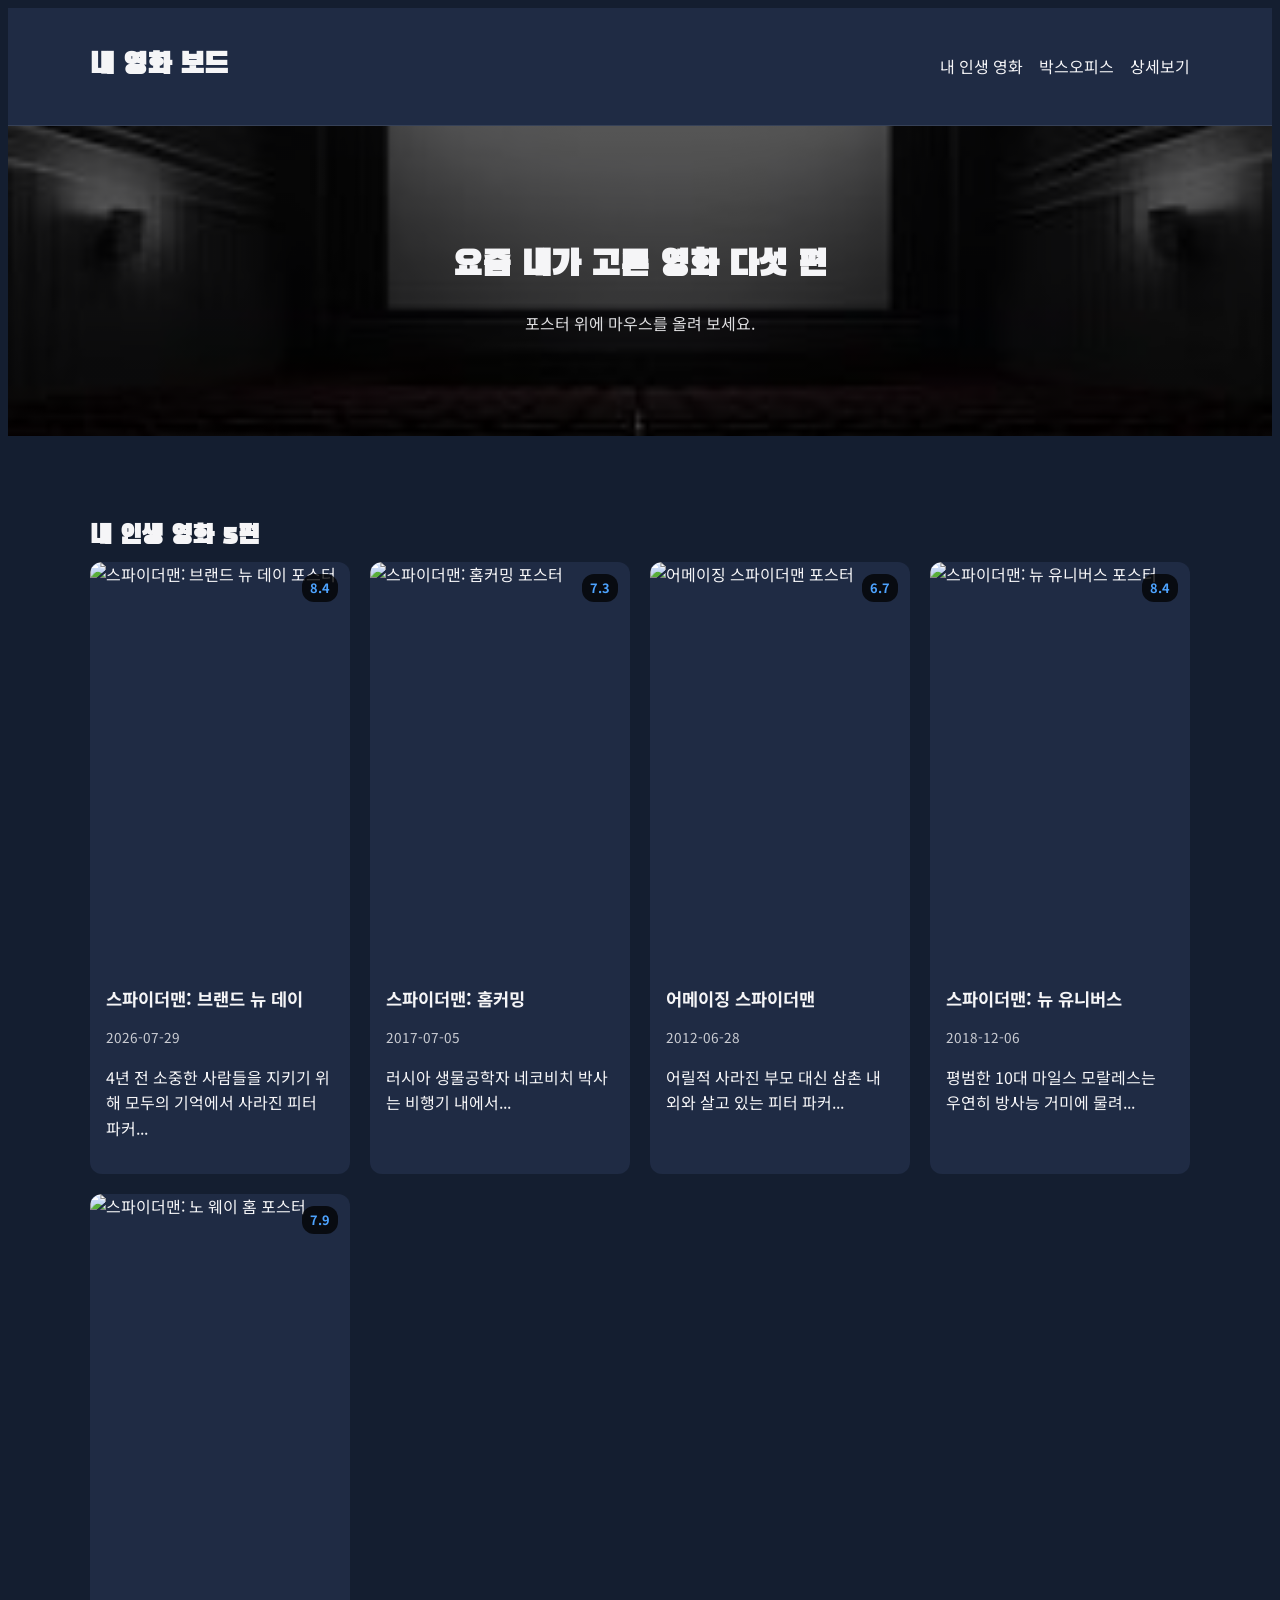
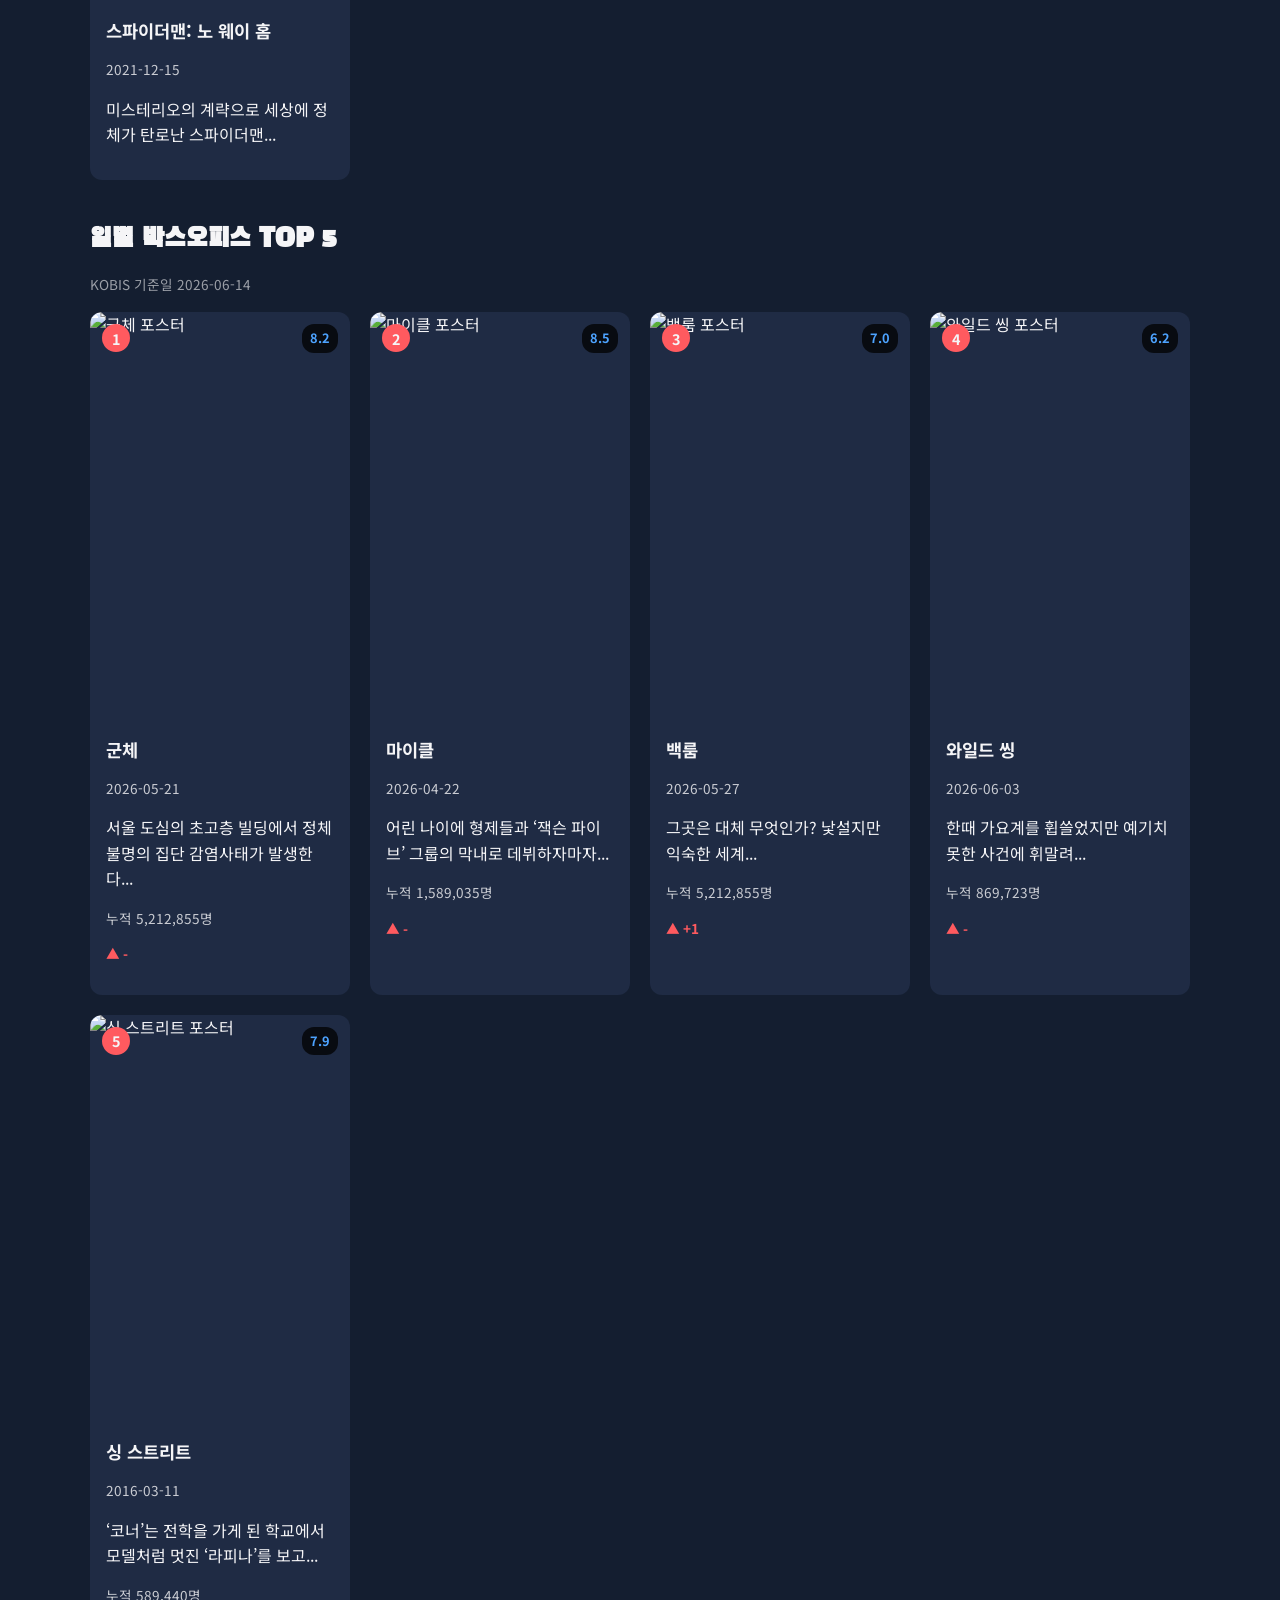
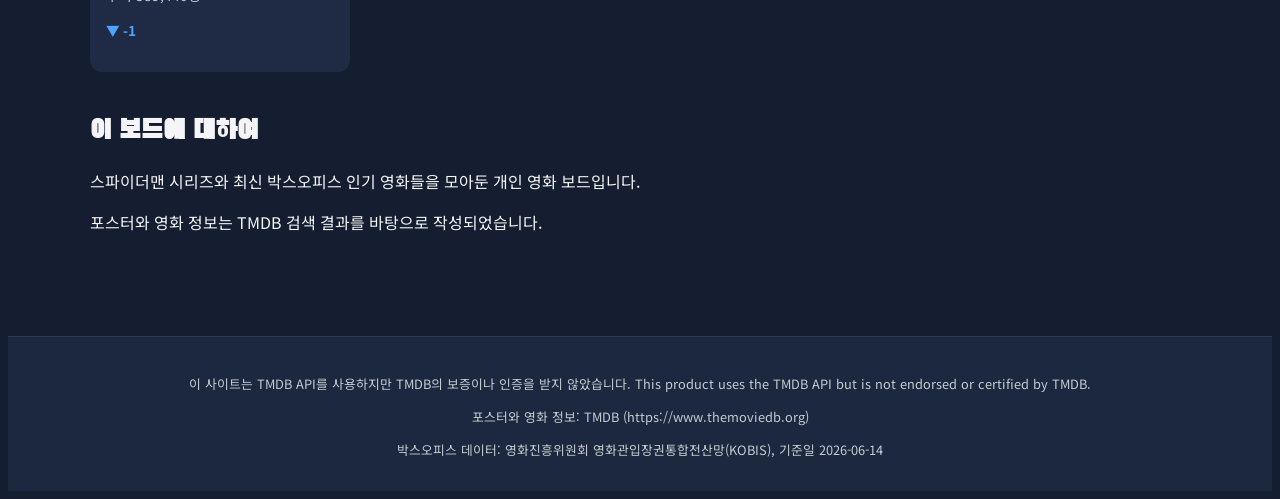
==== commit 8c2f22d5: "Update index.html" ====
--- a/index.html
+++ b/index.html
@@ -7,26 +7,29 @@
     <title>내 영화 보드</title>
     <link rel="preconnect" href="https://fonts.googleapis.com">
     <link rel="preconnect" href="https://fonts.gstatic.com" crossorigin>
-    <link
-        href="https://fonts.googleapis.com/css2?family=Black+Han+Sans&family=Do+Hyeon&family=Nanum+Pen+Script&family=Noto+Sans+KR:wght@100..900&display=swap"
-        rel="stylesheet">
+    <link href="https://fonts.googleapis.com/css2?family=Black+Han+Sans&family=Do+Hyeon&family=Nanum+Pen+Script&family=Noto+Sans+KR:wght@100..900&display=swap" rel="stylesheet">
     <link rel="stylesheet" href="./style.css">
 </head>
 
 <body>
     <header class="top">
-        <h1>내 영화 보드</h1>
-        <nav>
-            <ul>
-                <li><a href="#board">보드</a></li>
-                <li><a href="#about">소개</a></li>
-                <li><a href="detail.html">상세</a></li>
-            </ul>
-        </nav>
+        <div class="header-container">
+            <h1>내 영화 보드</h1>
+            <nav>
+                <ul>
+                    <li><a href="#mine">내 인생 영화</a></li>
+                    <li><a href="#boxoffice">박스오피스</a></li>
+                    <li><a href="detail.html">상세보기</a></li>
+                </ul>
+            </nav>
+        </div>
     </header>
+
     <section class="hero">
-        <h2>요즘 내가 고른 영화 다섯 편</h2>
-        <p>포스터 위에 마우스를 올려 보세요.</p>
+        <div class="hero-content">
+            <h2>요즘 내가 고른 영화 다섯 편</h2>
+            <p>포스터 위에 마우스를 올려 보세요.</p>
+        </div>
     </section>
 
     <main>
@@ -34,163 +37,132 @@
             <h2>내 인생 영화 5편</h2>
             <div class="board">
                 <article class="card">
-                    <img class="poster" src="https://image.tmdb.org/t/p/w342/mt6uZzy7DAsncHlGGzMsyNgLR6v.jpg"
-                        alt="스파이더맨: 브랜드 뉴 데이 포스터">
+                    <img class="poster" src="https://image.tmdb.org/t/p/w342/mt6uZzy7DAsncHlGGzMsyNgLR6v.jpg" alt="스파이더맨: 브랜드 뉴 데이 포스터">
                     <span class="badge">8.4</span>
                     <div class="info">
                         <h3>스파이더맨: 브랜드 뉴 데이</h3>
                         <p class="year">2026-07-29</p>
-                        <p class="overview">4년 전 소중한 사람들을 지키기 위해 모두의 기억에서 사라진 피터 파커. 친절한 이웃 스파이더맨으로서 뉴욕을 지키며 고독한 삶을 살아가던
-                            피터는
-                            어느 날, 예상치 못한 DNA 변이로 인해 통제 불가능한 힘에 사로잡히고 그의 진짜 정체를 알고 있는 적까지 마주하게 된다. 타인의 의식을 조종하는 정체불명의 존재로
-                            인해
-                            모두가 피터를 노리는 적이 될 수 있는 혼란 속에서 피터는 다시 위협에 빠진 MJ와 모두를 지키기 위해 스파이더맨으로 그들 앞에 서게 되는데...</p>
+                        <p class="overview">4년 전 소중한 사람들을 지키기 위해 모두의 기억에서 사라진 피터 파커...</p>
                     </div>
                 </article>
                 <article class="card">
-                    <img class="poster" src="https://image.tmdb.org/t/p/w342/hjki9weYYVABvkpZbX5jBOmKXXv.jpg"
-                        alt="스파이더맨: 홈커밍 포스터">
+                    <img class="poster" src="https://image.tmdb.org/t/p/w342/hjki9weYYVABvkpZbX5jBOmKXXv.jpg" alt="스파이더맨: 홈커밍 포스터">
                     <span class="badge">7.3</span>
                     <div class="info">
                         <h3>스파이더맨: 홈커밍</h3>
                         <p class="year">2017-07-05</p>
-                        <p class="overview">러시아 생물공학자 네코비치 박사는 비행기 내에서 이단 헌트로 변장한 앰브로즈에게 벨레로폰을 탈취당한 후 살해된다. IMF 요원 이단
-                            헌트는
-                            네코비치 박사가 테러리스트 앰브로즈에게 탈취당한 것이 무엇인지 알아내기 위해 파견된다. 키메라라는 것이 인플루엔자를 없애기 위한 완벽한 치료제인 벨레로폰을 유전적으로
-                            조합하다 부수적으로 만들어진 악성 바이러스라는 사실을 알아낸 헌트는 임무를 위해 앰브로즈의 전 애인 니아 홀을 포섭한다. 헌트는 니아와 사랑에 빠지지만 키메라
-                            바이러스를
-                            파괴하기 위해 니아를 앰브로즈에게 보내는데...</p>
+                        <p class="overview">러시아 생물공학자 네코비치 박사는 비행기 내에서...</p>
                     </div>
                 </article>
                 <article class="card">
-                    <img class="poster" src="https://image.tmdb.org/t/p/w342/a1Kup5VnmxjAHnsT3Sz7RtrC9UU.jpg"
-                        alt="어메이징 스파이더맨 포스터">
+                    <img class="poster" src="https://image.tmdb.org/t/p/w342/a1Kup5VnmxjAHnsT3Sz7RtrC9UU.jpg" alt="어메이징 스파이더맨 포스터">
                     <span class="badge">6.7</span>
                     <div class="info">
                         <h3>어메이징 스파이더맨</h3>
-                        <p class="year">2006년 4월 25일 개봉</p>
-                        <p class="overview">어릴적 사라진 부모 대신 삼촌 내외와 살고 있는 피터 파커는 평범한 학교 생활을 하며 일상을 보내고, 같은 학교 학생 그웬 스테이시와
-                            첫사랑에
-                            빠져 우정과 사랑, 그리고 둘 만의 비밀을 키워나간다. 어느 날 아버지가 사용했던 가방을 발견하고 부모님의 실종사건에 대한 의심을 품게 된 그는 숨겨져 왔던 과거의
-                            비밀을
-                            추적하게 된다. 아버지의 옛 동료 코너스 박사의 실험실을 찾아가게 된 피터는 우연한 사고로 특별한 능력을 갖게 되고, 피터의 도움으로 연구를 완성한 코너스 박사는
-                            자신의
-                            숨겨진 자아인 악당 리자드를 탄생시키는데...</p>
+                        <p class="year">2012-06-28</p>
+                        <p class="overview">어릴적 사라진 부모 대신 삼촌 내외와 살고 있는 피터 파커...</p>
                     </div>
                 </article>
                 <article class="card">
-                    <img class="poster" src="https://image.tmdb.org/t/p/w342/d9V6Q9vpVpmaca7vwSUbCajtDb3.jpg"
-                        alt="스파이더맨: 뉴 유니버스 포스터">
+                    <img class="poster" src="https://image.tmdb.org/t/p/w342/d9V6Q9vpVpmaca7vwSUbCajtDb3.jpg" alt="스파이더맨: 뉴 유니버스 포스터">
                     <span class="badge">8.4</span>
                     <div class="info">
                         <h3>스파이더맨: 뉴 유니버스</h3>
                         <p class="year">2018-12-06</p>
-                        <p class="overview">평범한 10대 마일스 모랄레스는 우연히 방사능 거미에 물려 스파이더맨 능력을 가지게 된다. 혼란스러워하던 마일스는 악당과 싸우고 있는
-                            피터
-                            파커를 마주치게 되고 피터 파커는 마일스가 자신과 같은 능력을 가지고 있음을 직감한다. 여러 개의 평행세계가 존재한다는 것을 알게 된 마일스와 피터 파커는 이후
-                            스파이더우먼
-                            스파이더 그웬, 스파이더맨 누아르, 스파이더햄 등 평행세계 속 공존하는 모든 스파이더맨들을 만나게 되는데... 하나의 유니버스에서 만나 팀을 결성한 스파이더맨들은
-                            과연
-                            세계를 구할 수 있을까?</p>
+                        <p class="overview">평범한 10대 마일스 모랄레스는 우연히 방사능 거미에 물려...</p>
                     </div>
-
                 </article>
                 <article class="card">
-                    <img class="poster" src="https://image.tmdb.org/t/p/w342/fvqoI9r1GU2EFkc0xjZ6dKCuDVR.jpg"
-                        alt="스파이더맨: 노 웨이 홈 포스터">
+                    <img class="poster" src="https://image.tmdb.org/t/p/w342/fvqoI9r1GU2EFkc0xjZ6dKCuDVR.jpg" alt="스파이더맨: 노 웨이 홈 포스터">
                     <span class="badge">7.9</span>
                     <div class="info">
                         <h3>스파이더맨: 노 웨이 홈</h3>
                         <p class="year">2021-12-15</p>
-                        <p class="overview">미스테리오의 계략으로 세상에 정체가 탄로난 스파이더맨 피터 파커는 하루 아침에 평범한 일상을 잃게 된다. 문제를 해결하기 위해 닥터
-                            스트레인지를
-                            찾아가 도움을 청하지만 뜻하지 않게 멀티버스가 열리면서 각기 다른 차원의 불청객들이 나타난다. 닥터 옥토퍼스를 비롯해 스파이더맨에게 깊은 원한을 가진 숙적들의 강력한
-                            공격에
-                            피터 파커는 사상 최악의 위기를 맞게 되는데…</p>
+                        <p class="overview">미스테리오의 계략으로 세상에 정체가 탄로난 스파이더맨...</p>
                     </div>
                 </article>
             </div>
         </section>
+
         <section id="boxoffice">
             <h2>일별 박스오피스 TOP 5</h2>
             <p class="basis">KOBIS 기준일 2026-06-14</p>
             <div class="board">
                 <article class="card">
-                    <img class="poster" src="https://image.tmdb.org/t/p/w342/hDPGsJxo8xX0OyqcMB8xI3RdaF3.jpg" alt="군체">
+                    <img class="poster" src="https://image.tmdb.org/t/p/w342/hDPGsJxo8xX0OyqcMB8xI3RdaF3.jpg" alt="군체 포스터">
                     <span class="rank">1</span>
                     <span class="badge">8.2</span>
                     <div class="info">
                         <h3>군체</h3>
                         <p class="year">2026-05-21</p>
-                        <p class="overview">서울 도심의 초고층 빌딩에서 정체불명의 집단 감염사태가 발생한다. 건물은 순식간에 봉쇄되고, 그 안에 있던 사람들은 그대로 고립된다. 처음에는 짐승처럼 기어다니던 감염자들은 점점 진화하며 두 발로 걷기 시작하고, 사람을 식별하며 무리를 지어 생존자들을 공격한다. 생명공학자 권세정과 생존자들은 자신의 몸에 백신을 주입했다고 신고한 서영철을 찾아 구조대가 기다리는 옥상으로 향한다. 하지만 올라갈수록 상황은 점점 더 예측할 수 없게 변해가고, 서영철은 감염자들을 앞세워 생존자들 앞을 막아서는데...</p>
+                        <p class="overview">서울 도심의 초고층 빌딩에서 정체불명의 집단 감염사태가 발생한다...</p>
                         <p class="audience">누적 5,212,855명</p>
                         <p class="change up">-</p>
                     </div>
                 </article>
                 <article class="card">
-                    <img class="poster" src="https://image.tmdb.org/t/p/w342/piMZqtd0gGS7OgkhDwiQ7vVViBQ.jpg" alt="마이클">
+                    <img class="poster" src="https://image.tmdb.org/t/p/w342/piMZqtd0gGS7OgkhDwiQ7vVViBQ.jpg" alt="마이클 포스터">
                     <span class="rank">2</span>
                     <span class="badge">8.5</span>
                     <div class="info">
                         <h3>마이클</h3>
                         <p class="year">2026-04-22</p>
-                        <p class="overview">어린 나이에 형제들과 ‘잭슨 파이브’ 그룹의 막내로 데뷔하자마자 음악적 천재성과 스타성으로 주목을 받은 ‘마이클 잭슨’. 전세계적인 스타로 성공하지만, 그는 가족에 대한 책임감과 자신의 음악적 정체성 사이에서 고민에 빠지게 된다.</p>
+                        <p class="overview">어린 나이에 형제들과 ‘잭슨 파이브’ 그룹의 막내로 데뷔하자마자...</p>
                         <p class="audience">누적 1,589,035명</p>
                         <p class="change up">-</p>
                     </div>
                 </article>
                 <article class="card">
-                    <img class="poster" src="https://image.tmdb.org/t/p/w342/tcqLtpb8EUDqbct2YFl8ZGNfP2p.jpg" alt="백룸">
+                    <img class="poster" src="https://image.tmdb.org/t/p/w342/tcqLtpb8EUDqbct2YFl8ZGNfP2p.jpg" alt="백룸 포스터">
                     <span class="rank">3</span>
                     <span class="badge">7.0</span>
                     <div class="info">
-                        <h3>백룸</h3>   
+                        <h3>백룸</h3>
                         <p class="year">2026-05-27</p>
-                        <p class="overview">그곳은 대체 무엇인가? 낯설지만 익숙한 세계, 출구도 입구도 찾을 수 없다. 당신도 입장하시겠습니까?</p>
+                        <p class="overview">그곳은 대체 무엇인가? 낯설지만 익숙한 세계...</p>
                         <p class="audience">누적 5,212,855명</p>
                         <p class="change up">+1</p>
                     </div>
                 </article>
                 <article class="card">
-                    <img class="poster" src="https://image.tmdb.org/t/p/w342/s4IUDzLZJb4CosgEXcmouY32Jfg.jpg" alt="와일드 씽">
+                    <img class="poster" src="https://image.tmdb.org/t/p/w342/s4IUDzLZJb4CosgEXcmouY32Jfg.jpg" alt="와일드 씽 포스터">
                     <span class="rank">4</span>
                     <span class="badge">6.2</span>
                     <div class="info">
                         <h3>와일드 씽</h3>
                         <p class="year">2026-06-03</p>
-                        <p class="overview">한때 가요계를 휩쓸었지만 예기치 못한 사건에 휘말려 하루아침에 해체된 3인조 혼성 댄스 그룹 트라이앵글. 20년 만에 리더 현우에게 재기의 발판이 될 트라이앵글 공연 제안이 들어오고, 인생의 마지막 기회를 잡기 위해 멤버들을 찾아 나선다. 생계형 방송인이 된 현우, 재벌가 며느리가 된 도미, 솔로 앨범으로 빚더미에 앉은 상구까지 세 사람은 다시 모여 공연장으로 향하지만, 과거 트라이앵글의 라이벌 발라드 왕자 성곤과 악연으로 얽힌 전소속사 박대표까지 나타나며 상황은 점점 걷잡을 수 없이 꼬여가는데…</p>
+                        <p class="overview">한때 가요계를 휩쓸었지만 예기치 못한 사건에 휘말려...</p>
                         <p class="audience">누적 869,723명</p>
                         <p class="change up">-</p>
                     </div>
                 </article>
                 <article class="card">
-                    <img class="poster" src="https://image.tmdb.org/t/p/w342/kUYfLv9V5mKPb2lJadzgOI67AFt.jpg" alt="싱 스트리트">
-                    <span class="rank">4</span>
+                    <img class="poster" src="https://image.tmdb.org/t/p/w342/kUYfLv9V5mKPb2lJadzgOI67AFt.jpg" alt="싱 스트리트 포스터">
+                    <span class="rank">5</span>
                     <span class="badge">7.9</span>
                     <div class="info">
                         <h3>싱 스트리트</h3>
                         <p class="year">2016-03-11</p>
-                        <p class="overview">‘코너’는 전학을 가게 된 학교에서 모델처럼 멋진 ‘라피나’를 보고 첫 눈에 반해 사랑에 빠진다.  ‘라피나’에게 잘 보이고 싶은 마음에 덜컥 밴드를 하고 있다는 거짓말을 한 ‘코너’는  급기야 뮤직비디오 출연까지 제안하고 승낙을 얻는다.  날아갈 것만 같은 기분도 잠시,  ‘코너’는 어설픈 멤버들을 모아 ‘싱 스트리트’라는 밴드를 급 결성하고  ‘듀란듀란’, ‘아-하’, ‘더 클래쉬’ 등 집에 있는 음반들을 찾아가며 음악을 만들기 시작한다.  첫 노래를 시작으로 조금씩 ‘라피나’의 마음을 움직인 ‘코너’는  그녀를 위해 최고의 노래를 만들고 인생 첫 번째 콘서트를 준비하는데…  첫 눈에 반한 그녀를 위한 인생 첫 번째 노래!  ‘싱 스트리트’의 가슴 설레는 사운드가 지금 시작된다!</p>
+                        <p class="overview">‘코너’는 전학을 가게 된 학교에서 모델처럼 멋진 ‘라피나’를 보고...</p>
                         <p class="audience">누적 589,440명</p>
-                        <p class="change up">-1</p>
+                        <p class="change down">-1</p>
                     </div>
                 </article>
-
             </div>
         </section>
+
         <section id="about">
             <h2>이 보드에 대하여</h2>
-            <p>만든 사람과 영화를 고른 기준을 한두 문장으로 적습니다.</p>
-            <p>포스터와 영화 정보는 TMDB 검색 결과를 그대로 옮겼습니다.</p>
+            <p>스파이더맨 시리즈와 최신 박스오피스 인기 영화들을 모아둔 개인 영화 보드입니다.</p>
+            <p>포스터와 영화 정보는 TMDB 검색 결과를 바탕으로 작성되었습니다.</p>
         </section>
     </main>
 
     <footer>
-        <p>이 사이트는 TMDB API를 사용하지만 TMDB의 보증이나 인증을 받지 않았습니다.
-            This product uses the TMDB API but is not endorsed or certified by TMDB.</p>
+        <p>이 사이트는 TMDB API를 사용하지만 TMDB의 보증이나 인증을 받지 않았습니다. This product uses the TMDB API but is not endorsed or certified by TMDB.</p>
         <p>포스터와 영화 정보: TMDB (https://www.themoviedb.org)</p>
+        <p>박스오피스 데이터: 영화진흥위원회 영화관입장권통합전산망(KOBIS), 기준일 2026-06-14</p>
     </footer>
-
 </body>
 
 </html>
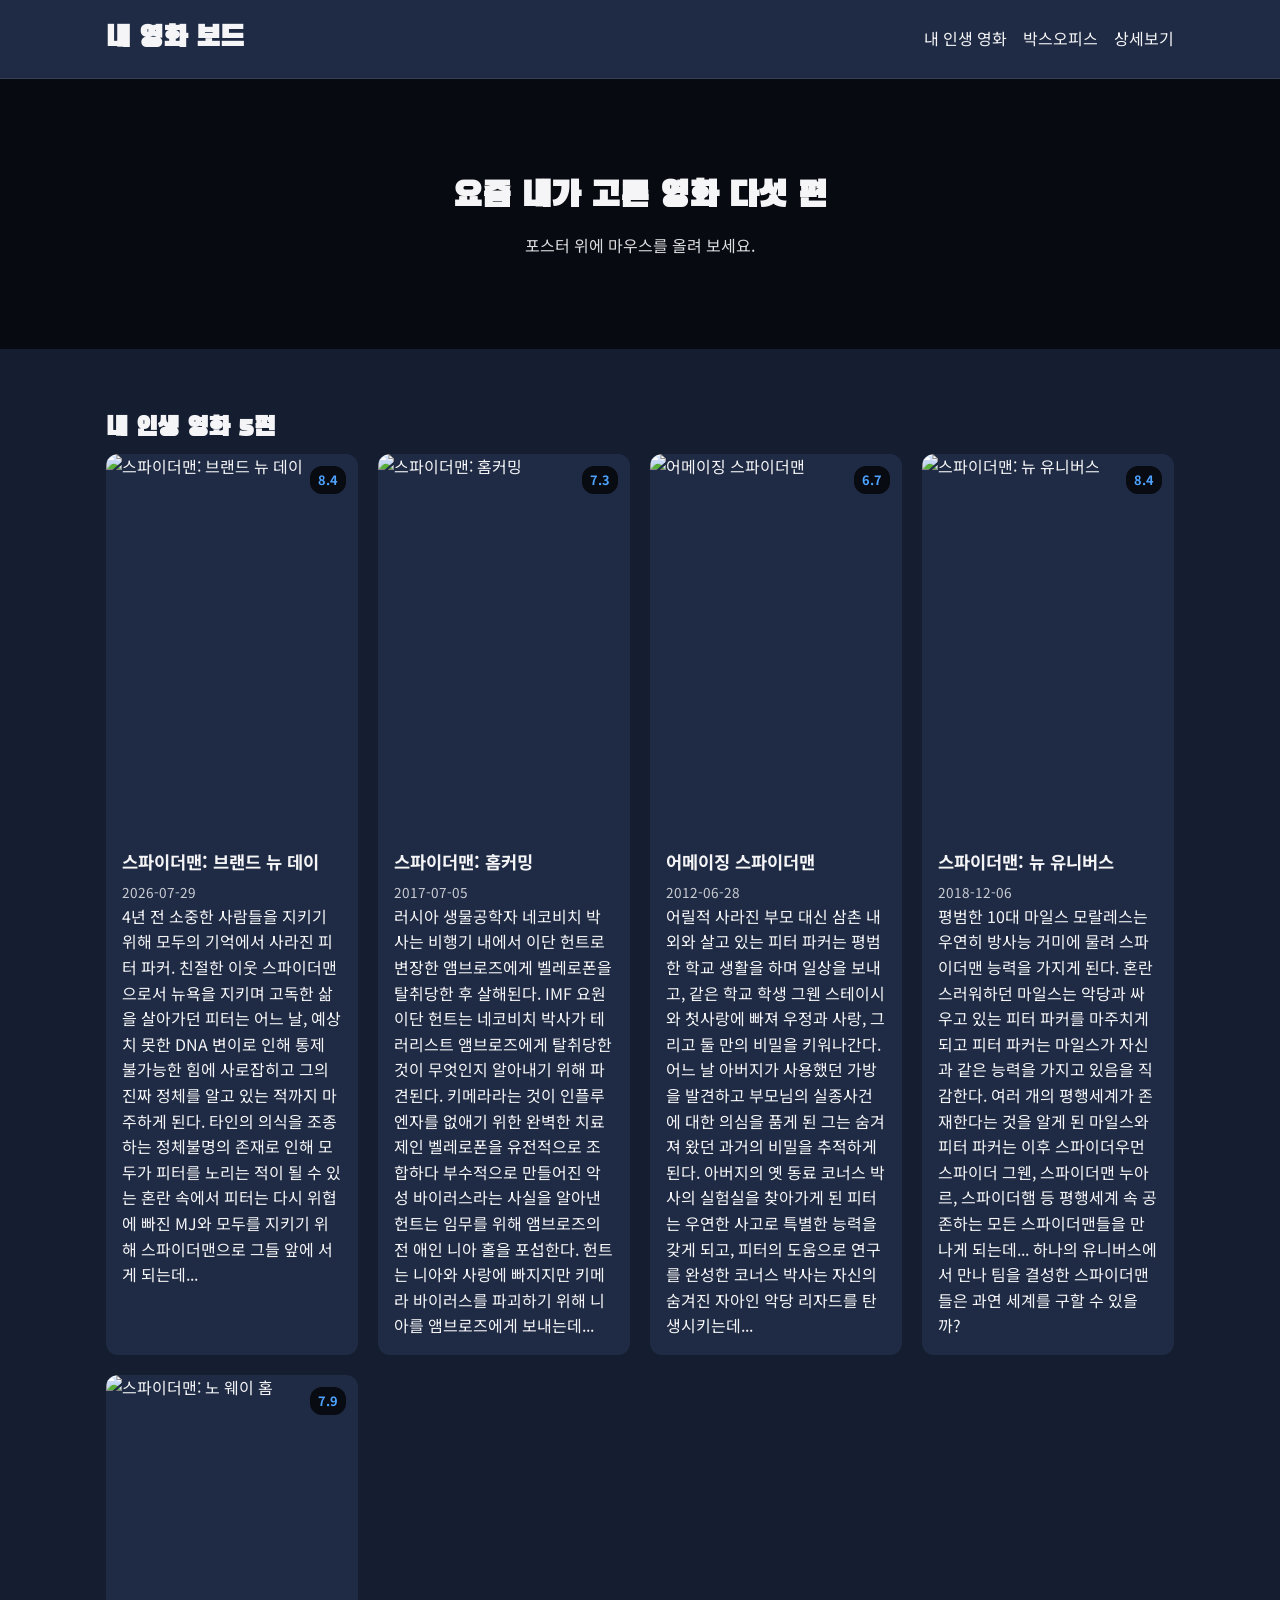
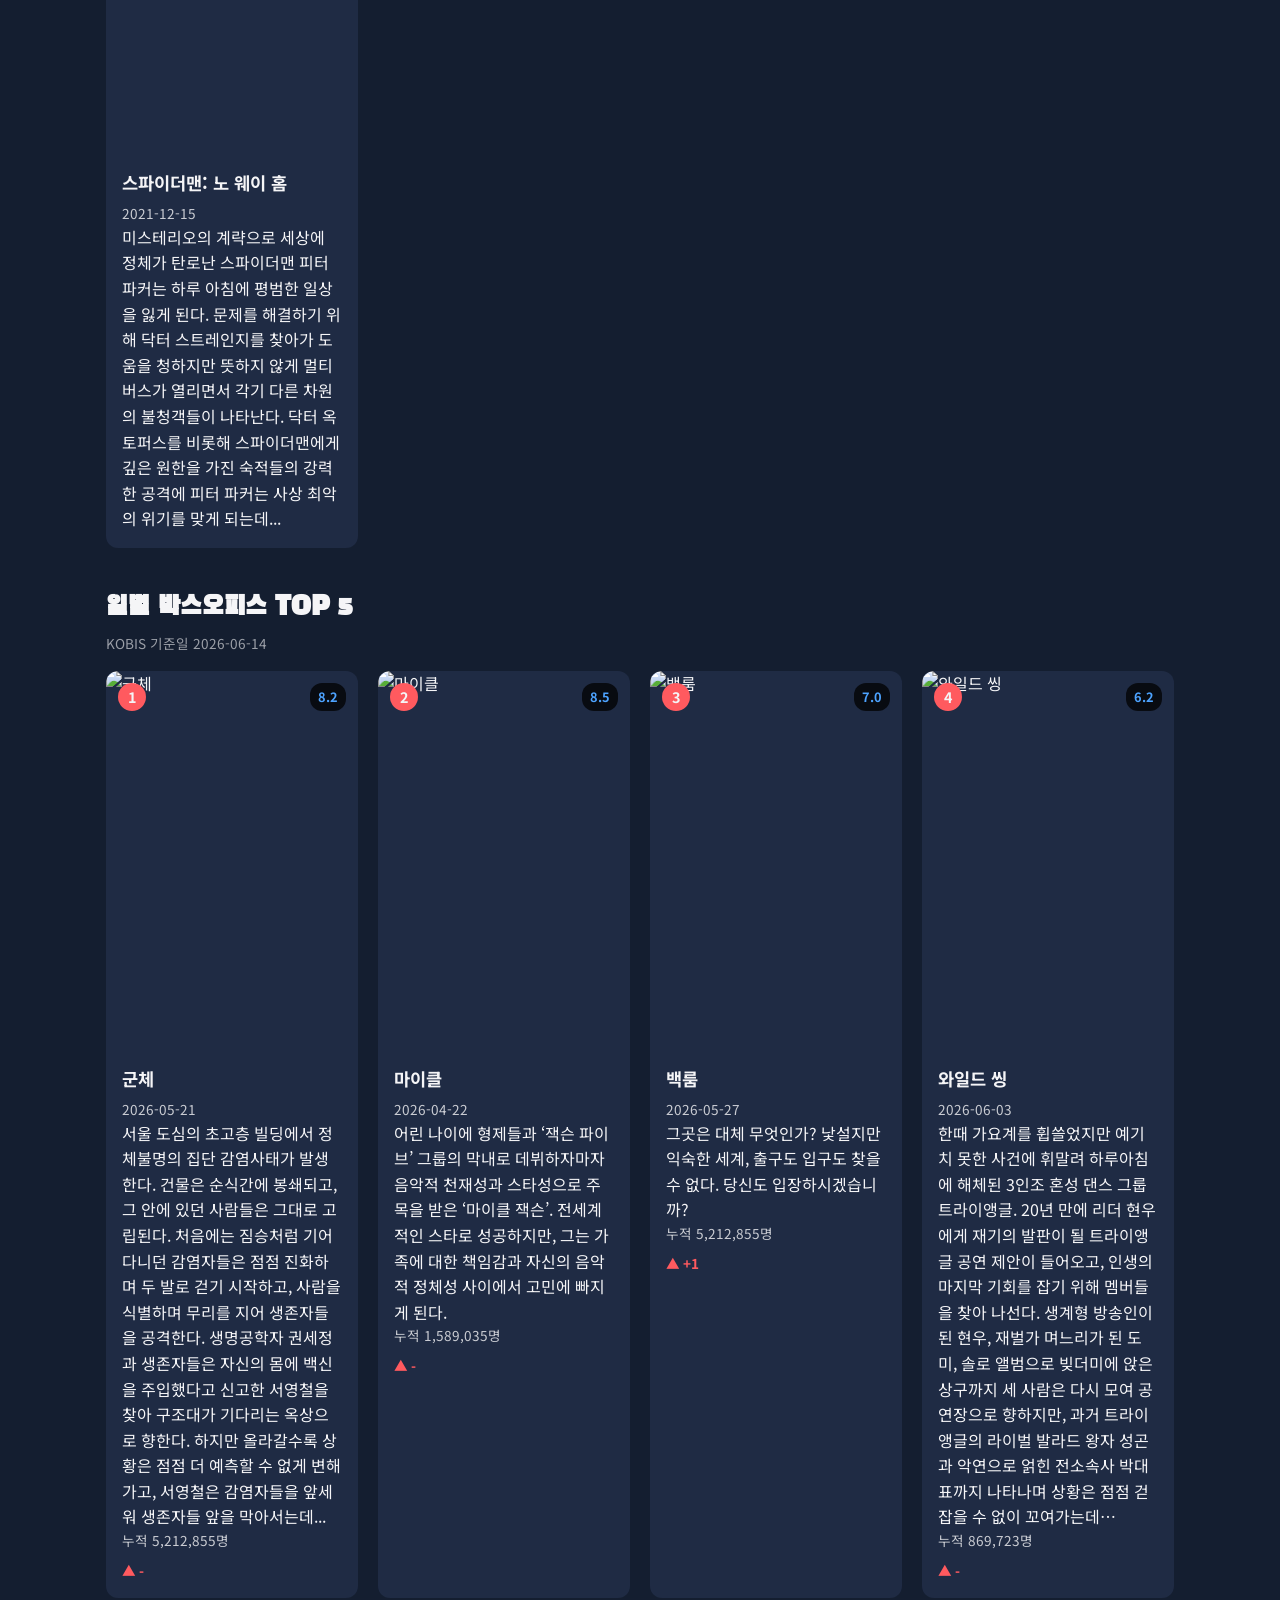
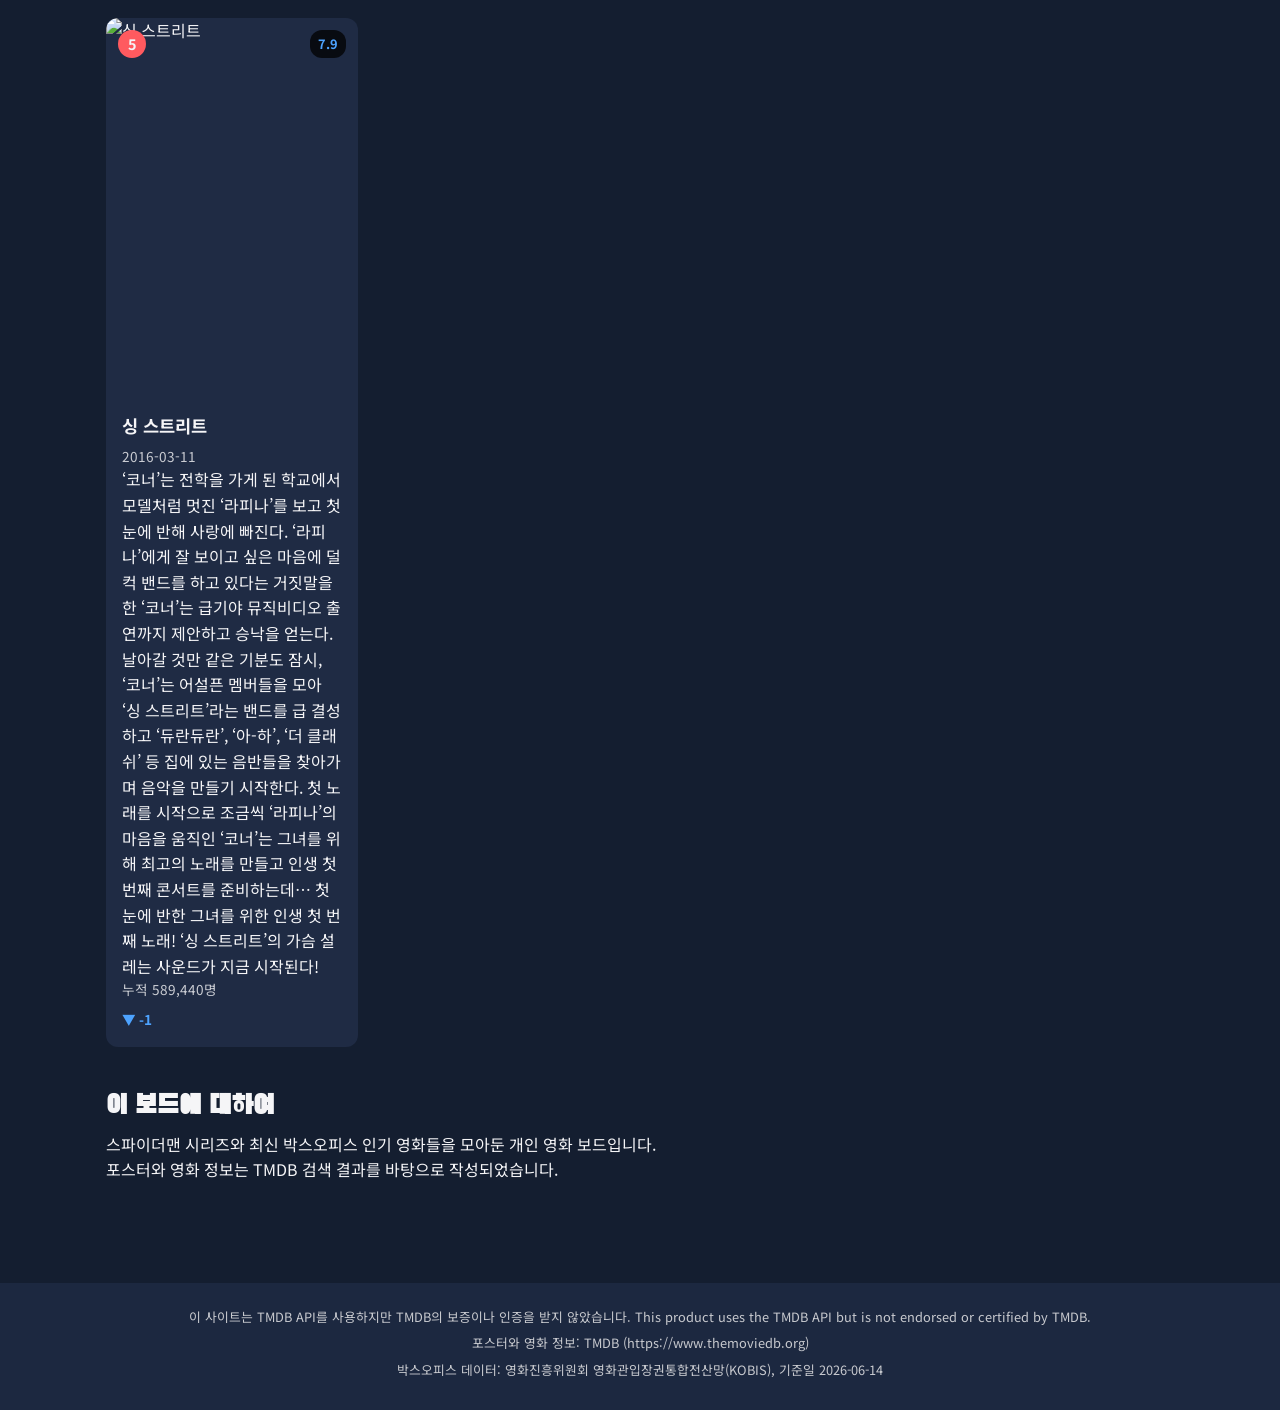
==== commit d5b02de3: "Update index.html" ====
--- a/index.html
+++ b/index.html
@@ -37,48 +37,73 @@
             <h2>내 인생 영화 5편</h2>
             <div class="board">
                 <article class="card">
-                    <img class="poster" src="https://image.tmdb.org/t/p/w342/mt6uZzy7DAsncHlGGzMsyNgLR6v.jpg" alt="스파이더맨: 브랜드 뉴 데이 포스터">
+                    <img class="poster" src="https://image.tmdb.org/t/p/w342/mt6uZzy7DAsncHlGGzMsyNgLR6v.jpg" alt="스파이더맨: 브랜드 뉴 데이">
                     <span class="badge">8.4</span>
                     <div class="info">
                         <h3>스파이더맨: 브랜드 뉴 데이</h3>
                         <p class="year">2026-07-29</p>
-                        <p class="overview">4년 전 소중한 사람들을 지키기 위해 모두의 기억에서 사라진 피터 파커...</p>
+                        <p class="overview">4년 전 소중한 사람들을 지키기 위해 모두의 기억에서 사라진 피터 파커. 친절한 이웃 스파이더맨으로서 뉴욕을 지키며 고독한 삶을 살아가던
+                            피터는
+                            어느 날, 예상치 못한 DNA 변이로 인해 통제 불가능한 힘에 사로잡히고 그의 진짜 정체를 알고 있는 적까지 마주하게 된다. 타인의 의식을 조종하는 정체불명의 존재로
+                            인해
+                            모두가 피터를 노리는 적이 될 수 있는 혼란 속에서 피터는 다시 위협에 빠진 MJ와 모두를 지키기 위해 스파이더맨으로 그들 앞에 서게 되는데...</p>
                     </div>
                 </article>
                 <article class="card">
-                    <img class="poster" src="https://image.tmdb.org/t/p/w342/hjki9weYYVABvkpZbX5jBOmKXXv.jpg" alt="스파이더맨: 홈커밍 포스터">
+                    <img class="poster" src="https://image.tmdb.org/t/p/w342/hjki9weYYVABvkpZbX5jBOmKXXv.jpg" alt="스파이더맨: 홈커밍">
                     <span class="badge">7.3</span>
                     <div class="info">
                         <h3>스파이더맨: 홈커밍</h3>
                         <p class="year">2017-07-05</p>
-                        <p class="overview">러시아 생물공학자 네코비치 박사는 비행기 내에서...</p>
+                        <p class="overview">러시아 생물공학자 네코비치 박사는 비행기 내에서 이단 헌트로 변장한 앰브로즈에게 벨레로폰을 탈취당한 후 살해된다. IMF 요원 이단
+                            헌트는
+                            네코비치 박사가 테러리스트 앰브로즈에게 탈취당한 것이 무엇인지 알아내기 위해 파견된다. 키메라라는 것이 인플루엔자를 없애기 위한 완벽한 치료제인 벨레로폰을 유전적으로
+                            조합하다 부수적으로 만들어진 악성 바이러스라는 사실을 알아낸 헌트는 임무를 위해 앰브로즈의 전 애인 니아 홀을 포섭한다. 헌트는 니아와 사랑에 빠지지만 키메라
+                            바이러스를
+                            파괴하기 위해 니아를 앰브로즈에게 보내는데...</p>
                     </div>
                 </article>
                 <article class="card">
-                    <img class="poster" src="https://image.tmdb.org/t/p/w342/a1Kup5VnmxjAHnsT3Sz7RtrC9UU.jpg" alt="어메이징 스파이더맨 포스터">
+                    <img class="poster" src="https://image.tmdb.org/t/p/w342/a1Kup5VnmxjAHnsT3Sz7RtrC9UU.jpg" alt="어메이징 스파이더맨">
                     <span class="badge">6.7</span>
                     <div class="info">
                         <h3>어메이징 스파이더맨</h3>
                         <p class="year">2012-06-28</p>
-                        <p class="overview">어릴적 사라진 부모 대신 삼촌 내외와 살고 있는 피터 파커...</p>
+                        <p class="overview">어릴적 사라진 부모 대신 삼촌 내외와 살고 있는 피터 파커는 평범한 학교 생활을 하며 일상을 보내고, 같은 학교 학생 그웬 스테이시와
+                            첫사랑에
+                            빠져 우정과 사랑, 그리고 둘 만의 비밀을 키워나간다. 어느 날 아버지가 사용했던 가방을 발견하고 부모님의 실종사건에 대한 의심을 품게 된 그는 숨겨져 왔던 과거의
+                            비밀을
+                            추적하게 된다. 아버지의 옛 동료 코너스 박사의 실험실을 찾아가게 된 피터는 우연한 사고로 특별한 능력을 갖게 되고, 피터의 도움으로 연구를 완성한 코너스 박사는
+                            자신의
+                            숨겨진 자아인 악당 리자드를 탄생시키는데...</p>
                     </div>
                 </article>
                 <article class="card">
-                    <img class="poster" src="https://image.tmdb.org/t/p/w342/d9V6Q9vpVpmaca7vwSUbCajtDb3.jpg" alt="스파이더맨: 뉴 유니버스 포스터">
+                    <img class="poster" src="https://image.tmdb.org/t/p/w342/d9V6Q9vpVpmaca7vwSUbCajtDb3.jpg" alt="스파이더맨: 뉴 유니버스">
                     <span class="badge">8.4</span>
                     <div class="info">
                         <h3>스파이더맨: 뉴 유니버스</h3>
                         <p class="year">2018-12-06</p>
-                        <p class="overview">평범한 10대 마일스 모랄레스는 우연히 방사능 거미에 물려...</p>
+                        <p class="overview">평범한 10대 마일스 모랄레스는 우연히 방사능 거미에 물려 스파이더맨 능력을 가지게 된다. 혼란스러워하던 마일스는 악당과 싸우고 있는
+                            피터
+                            파커를 마주치게 되고 피터 파커는 마일스가 자신과 같은 능력을 가지고 있음을 직감한다. 여러 개의 평행세계가 존재한다는 것을 알게 된 마일스와 피터 파커는 이후
+                            스파이더우먼
+                            스파이더 그웬, 스파이더맨 누아르, 스파이더햄 등 평행세계 속 공존하는 모든 스파이더맨들을 만나게 되는데... 하나의 유니버스에서 만나 팀을 결성한 스파이더맨들은
+                            과연
+                            세계를 구할 수 있을까?</p>
                     </div>
                 </article>
                 <article class="card">
-                    <img class="poster" src="https://image.tmdb.org/t/p/w342/fvqoI9r1GU2EFkc0xjZ6dKCuDVR.jpg" alt="스파이더맨: 노 웨이 홈 포스터">
+                    <img class="poster" src="https://image.tmdb.org/t/p/w342/fvqoI9r1GU2EFkc0xjZ6dKCuDVR.jpg" alt="스파이더맨: 노 웨이 홈">
                     <span class="badge">7.9</span>
                     <div class="info">
                         <h3>스파이더맨: 노 웨이 홈</h3>
                         <p class="year">2021-12-15</p>
-                        <p class="overview">미스테리오의 계략으로 세상에 정체가 탄로난 스파이더맨...</p>
+                        <p class="overview">미스테리오의 계략으로 세상에 정체가 탄로난 스파이더맨 피터 파커는 하루 아침에 평범한 일상을 잃게 된다. 문제를 해결하기 위해 닥터
+                            스트레인지를
+                            찾아가 도움을 청하지만 뜻하지 않게 멀티버스가 열리면서 각기 다른 차원의 불청객들이 나타난다. 닥터 옥토퍼스를 비롯해 스파이더맨에게 깊은 원한을 가진 숙적들의 강력한
+                            공격에
+                            피터 파커는 사상 최악의 위기를 맞게 되는데...</p>
                     </div>
                 </article>
             </div>
@@ -89,61 +114,61 @@
             <p class="basis">KOBIS 기준일 2026-06-14</p>
             <div class="board">
                 <article class="card">
-                    <img class="poster" src="https://image.tmdb.org/t/p/w342/hDPGsJxo8xX0OyqcMB8xI3RdaF3.jpg" alt="군체 포스터">
+                    <img class="poster" src="https://image.tmdb.org/t/p/w342/hDPGsJxo8xX0OyqcMB8xI3RdaF3.jpg" alt="군체">
                     <span class="rank">1</span>
                     <span class="badge">8.2</span>
                     <div class="info">
                         <h3>군체</h3>
                         <p class="year">2026-05-21</p>
-                        <p class="overview">서울 도심의 초고층 빌딩에서 정체불명의 집단 감염사태가 발생한다...</p>
+                        <p class="overview">서울 도심의 초고층 빌딩에서 정체불명의 집단 감염사태가 발생한다. 건물은 순식간에 봉쇄되고, 그 안에 있던 사람들은 그대로 고립된다. 처음에는 짐승처럼 기어다니던 감염자들은 점점 진화하며 두 발로 걷기 시작하고, 사람을 식별하며 무리를 지어 생존자들을 공격한다. 생명공학자 권세정과 생존자들은 자신의 몸에 백신을 주입했다고 신고한 서영철을 찾아 구조대가 기다리는 옥상으로 향한다. 하지만 올라갈수록 상황은 점점 더 예측할 수 없게 변해가고, 서영철은 감염자들을 앞세워 생존자들 앞을 막아서는데...</p>
                         <p class="audience">누적 5,212,855명</p>
                         <p class="change up">-</p>
                     </div>
                 </article>
                 <article class="card">
-                    <img class="poster" src="https://image.tmdb.org/t/p/w342/piMZqtd0gGS7OgkhDwiQ7vVViBQ.jpg" alt="마이클 포스터">
+                    <img class="poster" src="https://image.tmdb.org/t/p/w342/piMZqtd0gGS7OgkhDwiQ7vVViBQ.jpg" alt="마이클">
                     <span class="rank">2</span>
                     <span class="badge">8.5</span>
                     <div class="info">
                         <h3>마이클</h3>
                         <p class="year">2026-04-22</p>
-                        <p class="overview">어린 나이에 형제들과 ‘잭슨 파이브’ 그룹의 막내로 데뷔하자마자...</p>
+                        <p class="overview">어린 나이에 형제들과 ‘잭슨 파이브’ 그룹의 막내로 데뷔하자마자 음악적 천재성과 스타성으로 주목을 받은 ‘마이클 잭슨’. 전세계적인 스타로 성공하지만, 그는 가족에 대한 책임감과 자신의 음악적 정체성 사이에서 고민에 빠지게 된다.</p>
                         <p class="audience">누적 1,589,035명</p>
                         <p class="change up">-</p>
                     </div>
                 </article>
                 <article class="card">
-                    <img class="poster" src="https://image.tmdb.org/t/p/w342/tcqLtpb8EUDqbct2YFl8ZGNfP2p.jpg" alt="백룸 포스터">
+                    <img class="poster" src="https://image.tmdb.org/t/p/w342/tcqLtpb8EUDqbct2YFl8ZGNfP2p.jpg" alt="백룸">
                     <span class="rank">3</span>
                     <span class="badge">7.0</span>
                     <div class="info">
                         <h3>백룸</h3>
                         <p class="year">2026-05-27</p>
-                        <p class="overview">그곳은 대체 무엇인가? 낯설지만 익숙한 세계...</p>
+                        <p class="overview">그곳은 대체 무엇인가? 낯설지만 익숙한 세계, 출구도 입구도 찾을 수 없다. 당신도 입장하시겠습니까?</p>
                         <p class="audience">누적 5,212,855명</p>
                         <p class="change up">+1</p>
                     </div>
                 </article>
                 <article class="card">
-                    <img class="poster" src="https://image.tmdb.org/t/p/w342/s4IUDzLZJb4CosgEXcmouY32Jfg.jpg" alt="와일드 씽 포스터">
+                    <img class="poster" src="https://image.tmdb.org/t/p/w342/s4IUDzLZJb4CosgEXcmouY32Jfg.jpg" alt="와일드 씽">
                     <span class="rank">4</span>
                     <span class="badge">6.2</span>
                     <div class="info">
                         <h3>와일드 씽</h3>
                         <p class="year">2026-06-03</p>
-                        <p class="overview">한때 가요계를 휩쓸었지만 예기치 못한 사건에 휘말려...</p>
+                        <p class="overview">한때 가요계를 휩쓸었지만 예기치 못한 사건에 휘말려 하루아침에 해체된 3인조 혼성 댄스 그룹 트라이앵글. 20년 만에 리더 현우에게 재기의 발판이 될 트라이앵글 공연 제안이 들어오고, 인생의 마지막 기회를 잡기 위해 멤버들을 찾아 나선다. 생계형 방송인이 된 현우, 재벌가 며느리가 된 도미, 솔로 앨범으로 빚더미에 앉은 상구까지 세 사람은 다시 모여 공연장으로 향하지만, 과거 트라이앵글의 라이벌 발라드 왕자 성곤과 악연으로 얽힌 전소속사 박대표까지 나타나며 상황은 점점 걷잡을 수 없이 꼬여가는데…</p>
                         <p class="audience">누적 869,723명</p>
                         <p class="change up">-</p>
                     </div>
                 </article>
                 <article class="card">
-                    <img class="poster" src="https://image.tmdb.org/t/p/w342/kUYfLv9V5mKPb2lJadzgOI67AFt.jpg" alt="싱 스트리트 포스터">
+                    <img class="poster" src="https://image.tmdb.org/t/p/w342/kUYfLv9V5mKPb2lJadzgOI67AFt.jpg" alt="싱 스트리트">
                     <span class="rank">5</span>
                     <span class="badge">7.9</span>
                     <div class="info">
                         <h3>싱 스트리트</h3>
                         <p class="year">2016-03-11</p>
-                        <p class="overview">‘코너’는 전학을 가게 된 학교에서 모델처럼 멋진 ‘라피나’를 보고...</p>
+                        <p class="overview">‘코너’는 전학을 가게 된 학교에서 모델처럼 멋진 ‘라피나’를 보고 첫 눈에 반해 사랑에 빠진다.  ‘라피나’에게 잘 보이고 싶은 마음에 덜컥 밴드를 하고 있다는 거짓말을 한 ‘코너’는  급기야 뮤직비디오 출연까지 제안하고 승낙을 얻는다.  날아갈 것만 같은 기분도 잠시,  ‘코너’는 어설픈 멤버들을 모아 ‘싱 스트리트’라는 밴드를 급 결성하고  ‘듀란듀란’, ‘아-하’, ‘더 클래쉬’ 등 집에 있는 음반들을 찾아가며 음악을 만들기 시작한다.  첫 노래를 시작으로 조금씩 ‘라피나’의 마음을 움직인 ‘코너’는  그녀를 위해 최고의 노래를 만들고 인생 첫 번째 콘서트를 준비하는데…  첫 눈에 반한 그녀를 위한 인생 첫 번째 노래!  ‘싱 스트리트’의 가슴 설레는 사운드가 지금 시작된다!</p>
                         <p class="audience">누적 589,440명</p>
                         <p class="change down">-1</p>
                     </div>
--- a/style.css
+++ b/style.css
@@ -9,8 +9,7 @@
   --gap: 20px;
 }
 
-
-{
+* {
   box-sizing: border-box;
   margin: 0;
   padding: 0;
@@ -33,7 +32,6 @@
   margin: 0 auto;
   padding: 20px 16px;
 }
-
 
 header {
   background-color: var(--surface);
@@ -68,7 +66,6 @@
 header nav a:hover {
   color: var(--accent);
 }
-
 
 .hero {
   background: linear-gradient(rgba(0, 0, 0, 0.65), rgba(0, 0, 0, 0.65)),
@@ -94,7 +91,6 @@
   opacity: 0.9;
 }
 
-
 section {
   margin-bottom: 40px;
 }
@@ -112,13 +108,11 @@
   margin-bottom: 16px;
 }
 
-
 .board {
   display: grid;
   grid-template-columns: 1fr;
   gap: var(--gap);
 }
-
 
 .card {
   background-color: var(--surface);
@@ -139,7 +133,6 @@
   object-fit: cover;
   display: block;
 }
-
 
 .card .info {
   padding: 16px;
@@ -161,7 +154,6 @@
   opacity: 0.8;
 }
 
-
 .card .rank {
   position: absolute;
   top: 12px;
@@ -178,7 +170,6 @@
   font-size: 0.9rem;
 }
 
-
 .card .badge {
   position: absolute;
   top: 12px;
@@ -191,7 +182,6 @@
   font-weight: bold;
 }
 
-
 .card .change {
   margin-top: 8px;
   font-size: 0.85rem;
@@ -216,48 +206,8 @@
   color: var(--warn);
 }
 .change.new::before {
-  content: "NEW";
-}
-
-
-.card.no-poster .poster-fallback {
-  aspect-ratio: 2/3;
-  display: flex;
-  align-items: center;
-  justify-content: center;
-  font-size: 5rem;
-  font-family: var(--font-title);
-  background: linear-gradient(135deg, var(--accent), var(--surface));
-  color: var(--text);
-}
-
-
-.skeleton {
-  display: none;
-  min-height: 360px;
-  border-radius: 12px;
-  background: linear-gradient(90deg, var(--surface) 25%, var(--bg) 37%, var(--surface) 63%);
-  background-size: 400% 100%;
-  animation: shimmer 1.4s ease-in-out infinite;
-}
-
-body.is-loading .skeleton {
-  display: block;
-}
-
-body.is-loading .card {
-  display: none;
-}
-
-@keyframes shimmer {
-  from {
-    background-position: 100% 50%;
-  }
-  to {
-    background-position: 0 50%;
-  }
-}
-
+  content: "NEW ";
+}
 
 body.detail-page {
   background-image: linear-gradient(rgba(0, 0, 0, 0.75), rgba(0, 0, 0, 0.75)),
@@ -308,7 +258,6 @@
   margin-left: 0;
 }
 
-
 footer {
   background-color: var(--surface);
   padding: 24px 16px;
@@ -316,13 +265,12 @@
   font-size: 0.8rem;
   opacity: 0.8;
   margin-top: 40px;
-  border-top: 1px solid rgba(255, 255, 255, 0.1);
+  footer-top: 1px solid rgba(255, 255, 255, 0.1);
 }
 
 footer p {
   margin-bottom: 6px;
 }
-
 
 @media (min-width: 600px) {
   .header-container {
@@ -339,21 +287,22 @@
   }
 }
 
-@media (min-width: 1024px) {
-  .hero {
-    height: 60vh;
-  }
-.hero {
-  background: linear-gradient(rgba(0, 0, 0, 0.65), rgba(0, 0, 0, 0.65)),
-              url("[data-uri]") center/cover no-repeat;
-  height: 30vh;
-  min-height: 200px;
-  display: flex;
-  align-items: center;
-  justify-content: center;
-  text-align: center;
-  padding: 20px;
-}
+@media (min-width: 600px) {
+  .header-container {
+    flex-direction: row;
+    justify-content: space-between;
+    align-items: center;
+  }
+
+  .board {
+    grid-template-columns: repeat(2, 1fr);
+  }
+
+  .detail {
+    grid-template-columns: 1fr 2fr;
+  }
+}
+
   .board {
     grid-template-columns: repeat(4, 1fr);
   }
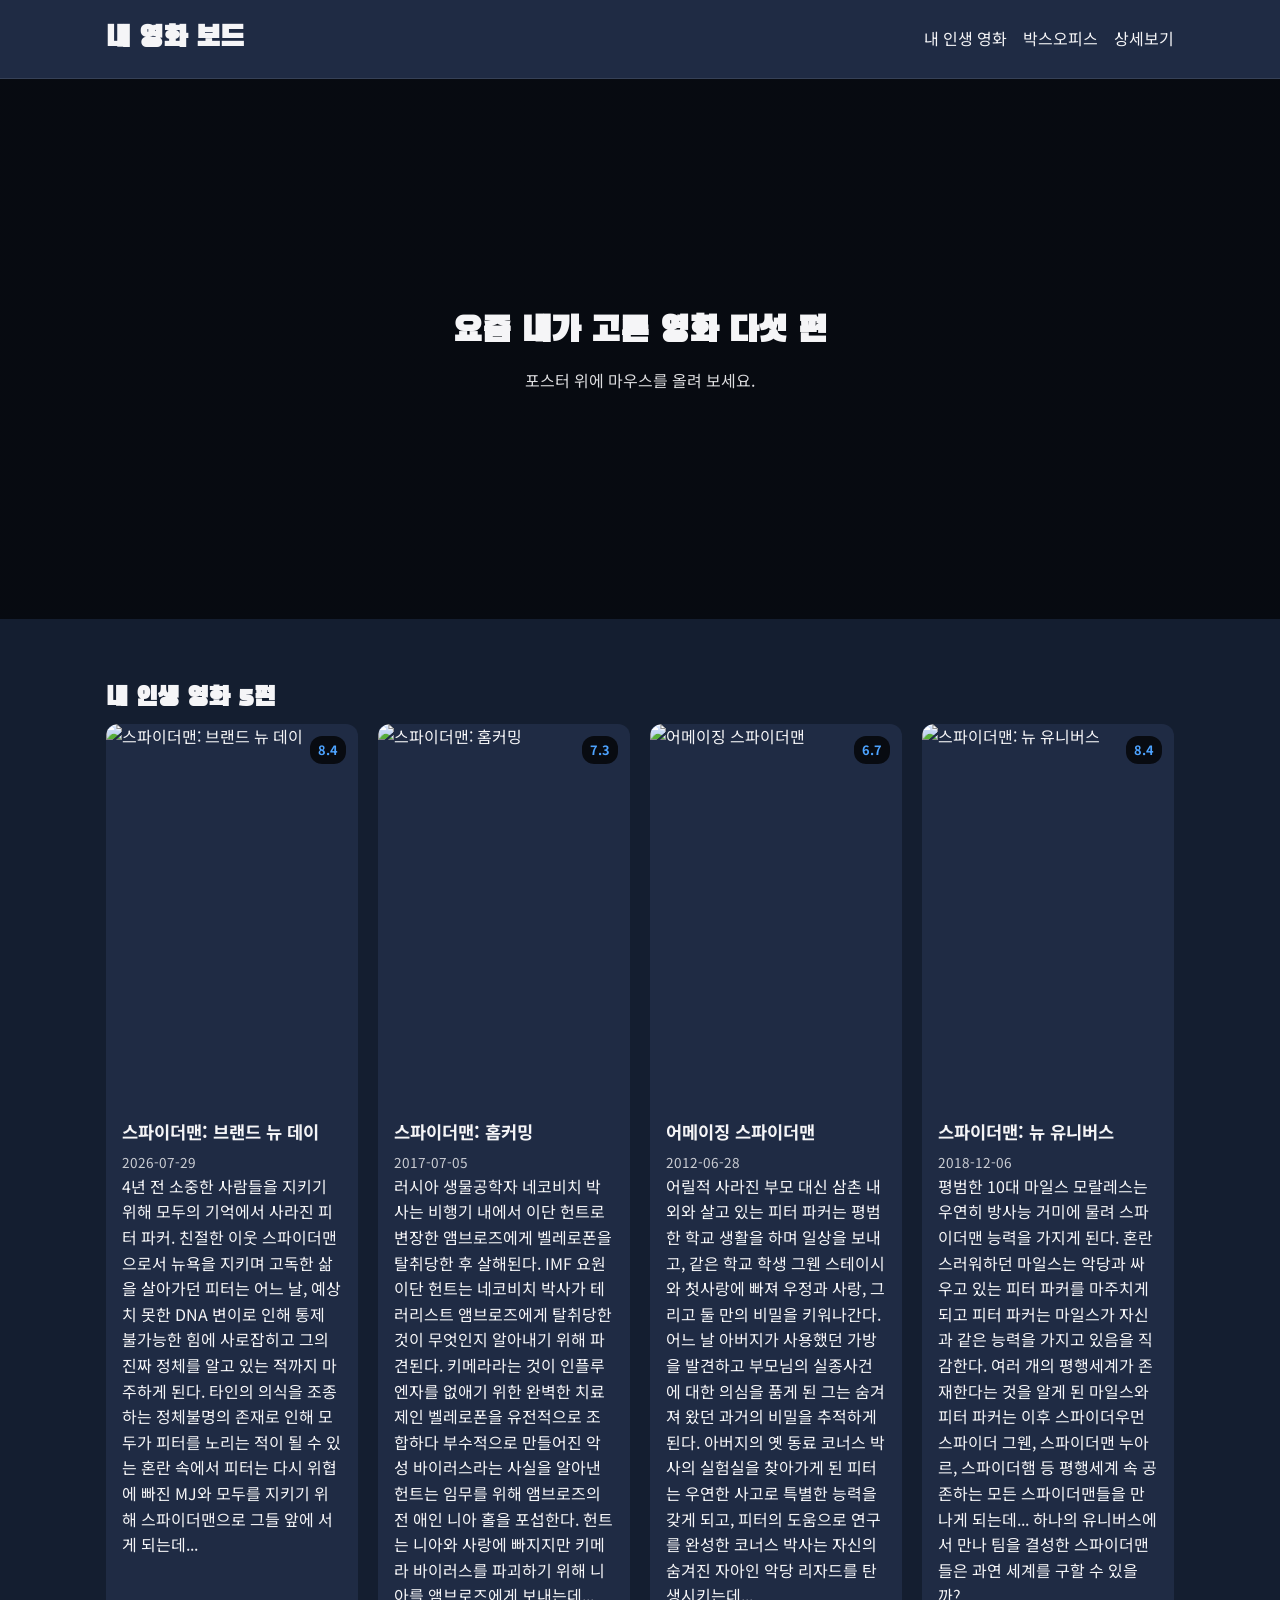
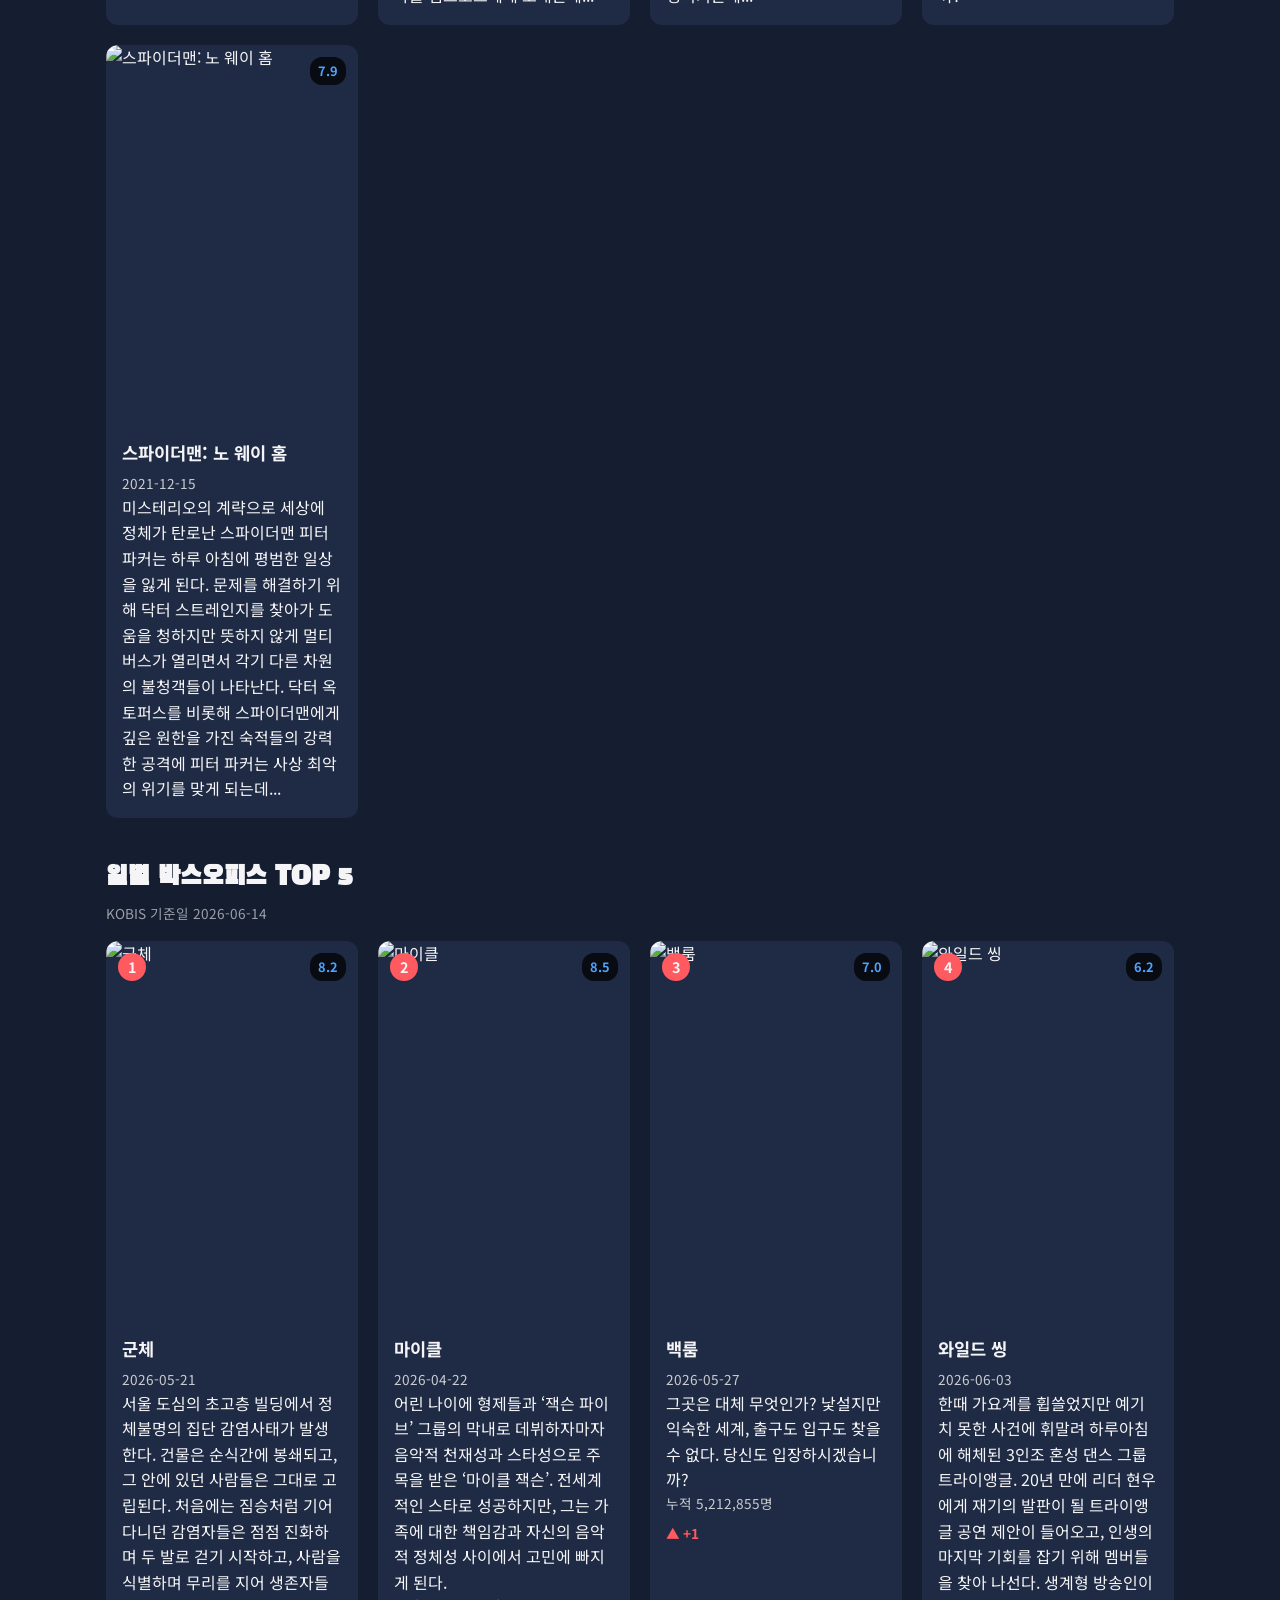
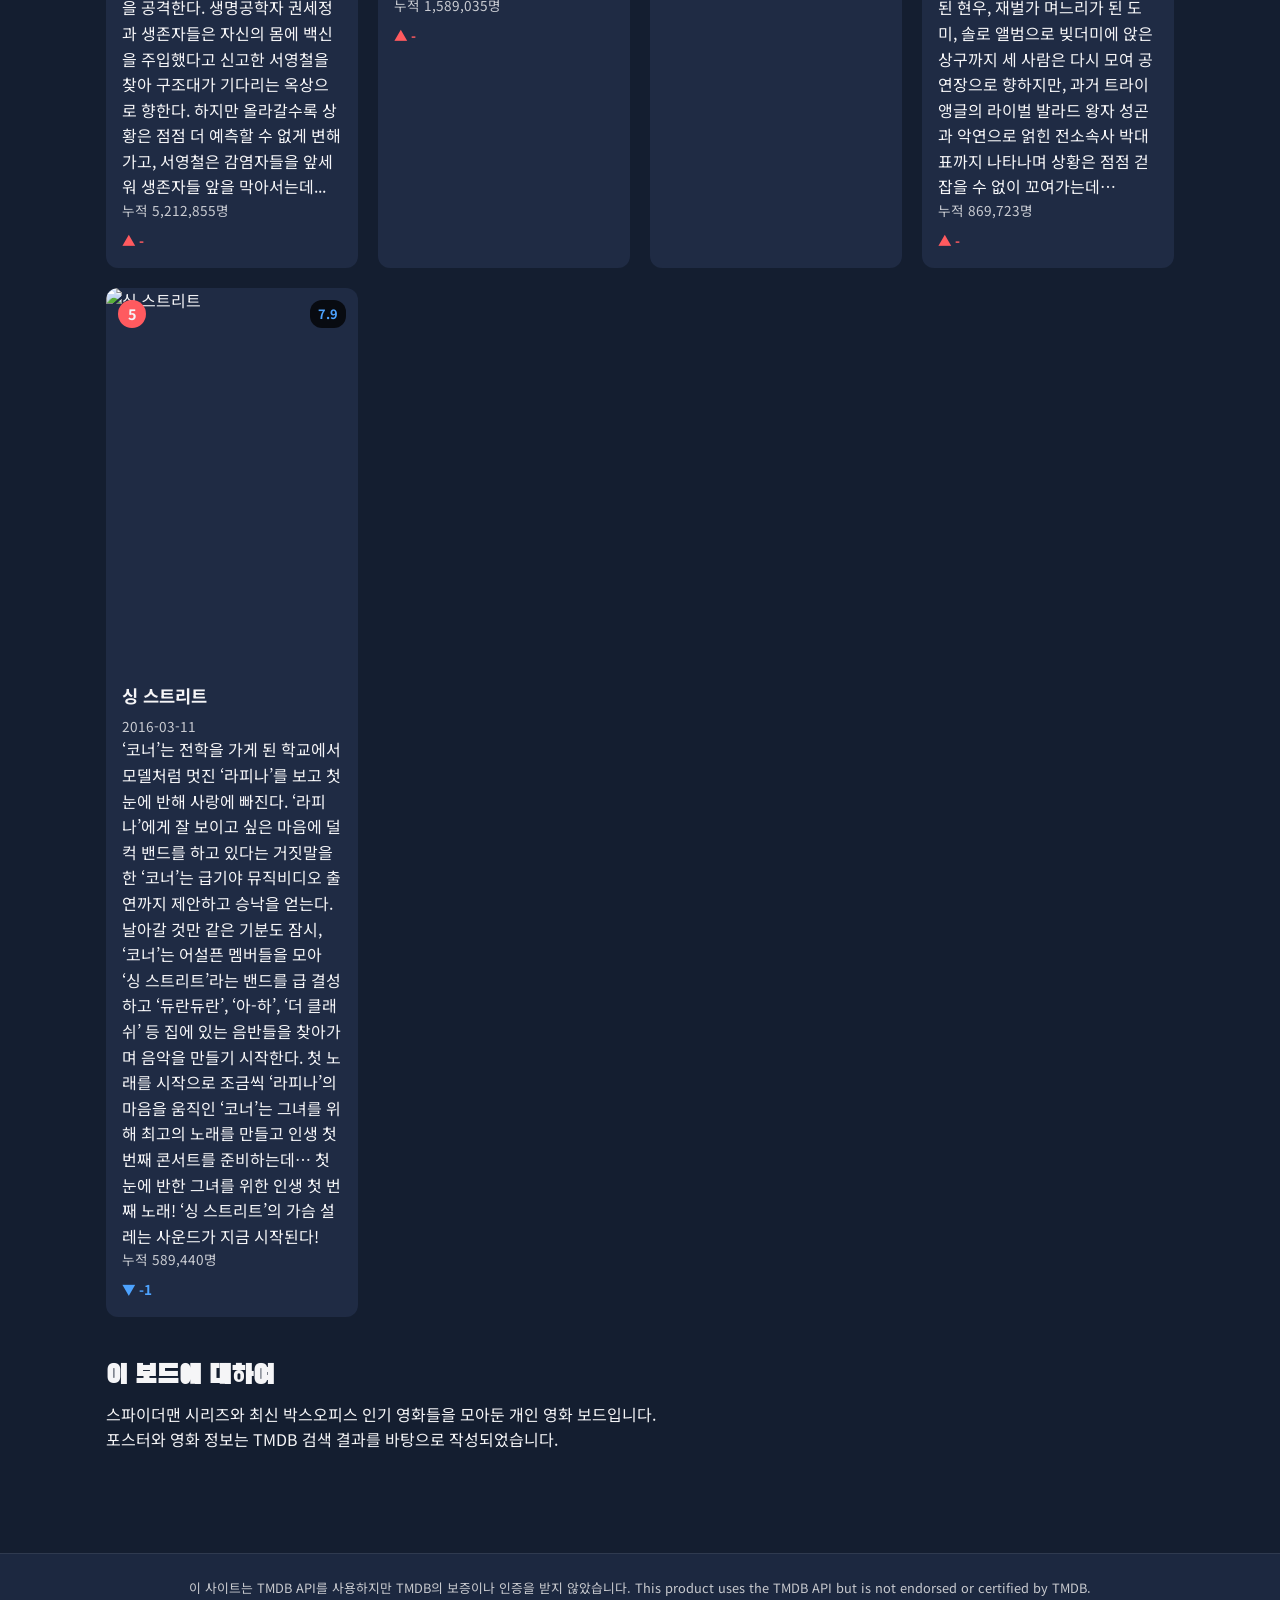
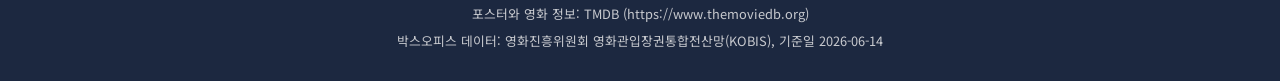
==== commit a5ff9679: "Update index.html" ====
--- a/index.html
+++ b/index.html
@@ -42,11 +42,7 @@
                     <div class="info">
                         <h3>스파이더맨: 브랜드 뉴 데이</h3>
                         <p class="year">2026-07-29</p>
-                        <p class="overview">4년 전 소중한 사람들을 지키기 위해 모두의 기억에서 사라진 피터 파커. 친절한 이웃 스파이더맨으로서 뉴욕을 지키며 고독한 삶을 살아가던
-                            피터는
-                            어느 날, 예상치 못한 DNA 변이로 인해 통제 불가능한 힘에 사로잡히고 그의 진짜 정체를 알고 있는 적까지 마주하게 된다. 타인의 의식을 조종하는 정체불명의 존재로
-                            인해
-                            모두가 피터를 노리는 적이 될 수 있는 혼란 속에서 피터는 다시 위협에 빠진 MJ와 모두를 지키기 위해 스파이더맨으로 그들 앞에 서게 되는데...</p>
+                        <p class="overview">4년 전 소중한 사람들을 지키기 위해 모두의 기억에서 사라진 피터 파커. 친절한 이웃 스파이더맨으로서 뉴욕을 지키며 고독한 삶을 살아가던 피터는 어느 날, 예상치 못한 DNA 변이로 인해 통제 불가능한 힘에 사로잡히고 그의 진짜 정체를 알고 있는 적까지 마주하게 된다. 타인의 의식을 조종하는 정체불명의 존재로 인해 모두가 피터를 노리는 적이 될 수 있는 혼란 속에서 피터는 다시 위협에 빠진 MJ와 모두를 지키기 위해 스파이더맨으로 그들 앞에 서게 되는데...</p>
                     </div>
                 </article>
                 <article class="card">
@@ -55,12 +51,7 @@
                     <div class="info">
                         <h3>스파이더맨: 홈커밍</h3>
                         <p class="year">2017-07-05</p>
-                        <p class="overview">러시아 생물공학자 네코비치 박사는 비행기 내에서 이단 헌트로 변장한 앰브로즈에게 벨레로폰을 탈취당한 후 살해된다. IMF 요원 이단
-                            헌트는
-                            네코비치 박사가 테러리스트 앰브로즈에게 탈취당한 것이 무엇인지 알아내기 위해 파견된다. 키메라라는 것이 인플루엔자를 없애기 위한 완벽한 치료제인 벨레로폰을 유전적으로
-                            조합하다 부수적으로 만들어진 악성 바이러스라는 사실을 알아낸 헌트는 임무를 위해 앰브로즈의 전 애인 니아 홀을 포섭한다. 헌트는 니아와 사랑에 빠지지만 키메라
-                            바이러스를
-                            파괴하기 위해 니아를 앰브로즈에게 보내는데...</p>
+                        <p class="overview">러시아 생물공학자 네코비치 박사는 비행기 내에서 이단 헌트로 변장한 앰브로즈에게 벨레로폰을 탈취당한 후 살해된다. IMF 요원 이단 헌트는 네코비치 박사가 테러리스트 앰브로즈에게 탈취당한 것이 무엇인지 알아내기 위해 파견된다. 키메라라는 것이 인플루엔자를 없애기 위한 완벽한 치료제인 벨레로폰을 유전적으로 조합하다 부수적으로 만들어진 악성 바이러스라는 사실을 알아낸 헌트는 임무를 위해 앰브로즈의 전 애인 니아 홀을 포섭한다. 헌트는 니아와 사랑에 빠지지만 키메라 바이러스를 파괴하기 위해 니아를 앰브로즈에게 보내는데...</p>
                     </div>
                 </article>
                 <article class="card">
@@ -69,13 +60,7 @@
                     <div class="info">
                         <h3>어메이징 스파이더맨</h3>
                         <p class="year">2012-06-28</p>
-                        <p class="overview">어릴적 사라진 부모 대신 삼촌 내외와 살고 있는 피터 파커는 평범한 학교 생활을 하며 일상을 보내고, 같은 학교 학생 그웬 스테이시와
-                            첫사랑에
-                            빠져 우정과 사랑, 그리고 둘 만의 비밀을 키워나간다. 어느 날 아버지가 사용했던 가방을 발견하고 부모님의 실종사건에 대한 의심을 품게 된 그는 숨겨져 왔던 과거의
-                            비밀을
-                            추적하게 된다. 아버지의 옛 동료 코너스 박사의 실험실을 찾아가게 된 피터는 우연한 사고로 특별한 능력을 갖게 되고, 피터의 도움으로 연구를 완성한 코너스 박사는
-                            자신의
-                            숨겨진 자아인 악당 리자드를 탄생시키는데...</p>
+                        <p class="overview">어릴적 사라진 부모 대신 삼촌 내외와 살고 있는 피터 파커는 평범한 학교 생활을 하며 일상을 보내고, 같은 학교 학생 그웬 스테이시와 첫사랑에 빠져 우정과 사랑, 그리고 둘 만의 비밀을 키워나간다. 어느 날 아버지가 사용했던 가방을 발견하고 부모님의 실종사건에 대한 의심을 품게 된 그는 숨겨져 왔던 과거의 비밀을 추적하게 된다. 아버지의 옛 동료 코너스 박사의 실험실을 찾아가게 된 피터는 우연한 사고로 특별한 능력을 갖게 되고, 피터의 도움으로 연구를 완성한 코너스 박사는 자신의 숨겨진 자아인 악당 리자드를 탄생시키는데...</p>
                     </div>
                 </article>
                 <article class="card">
@@ -84,13 +69,7 @@
                     <div class="info">
                         <h3>스파이더맨: 뉴 유니버스</h3>
                         <p class="year">2018-12-06</p>
-                        <p class="overview">평범한 10대 마일스 모랄레스는 우연히 방사능 거미에 물려 스파이더맨 능력을 가지게 된다. 혼란스러워하던 마일스는 악당과 싸우고 있는
-                            피터
-                            파커를 마주치게 되고 피터 파커는 마일스가 자신과 같은 능력을 가지고 있음을 직감한다. 여러 개의 평행세계가 존재한다는 것을 알게 된 마일스와 피터 파커는 이후
-                            스파이더우먼
-                            스파이더 그웬, 스파이더맨 누아르, 스파이더햄 등 평행세계 속 공존하는 모든 스파이더맨들을 만나게 되는데... 하나의 유니버스에서 만나 팀을 결성한 스파이더맨들은
-                            과연
-                            세계를 구할 수 있을까?</p>
+                        <p class="overview">평범한 10대 마일스 모랄레스는 우연히 방사능 거미에 물려 스파이더맨 능력을 가지게 된다. 혼란스러워하던 마일스는 악당과 싸우고 있는 피터 파커를 마주치게 되고 피터 파커는 마일스가 자신과 같은 능력을 가지고 있음을 직감한다. 여러 개의 평행세계가 존재한다는 것을 알게 된 마일스와 피터 파커는 이후 스파이더우먼 스파이더 그웬, 스파이더맨 누아르, 스파이더햄 등 평행세계 속 공존하는 모든 스파이더맨들을 만나게 되는데... 하나의 유니버스에서 만나 팀을 결성한 스파이더맨들은 과연 세계를 구할 수 있을까?</p>
                     </div>
                 </article>
                 <article class="card">
@@ -99,11 +78,7 @@
                     <div class="info">
                         <h3>스파이더맨: 노 웨이 홈</h3>
                         <p class="year">2021-12-15</p>
-                        <p class="overview">미스테리오의 계략으로 세상에 정체가 탄로난 스파이더맨 피터 파커는 하루 아침에 평범한 일상을 잃게 된다. 문제를 해결하기 위해 닥터
-                            스트레인지를
-                            찾아가 도움을 청하지만 뜻하지 않게 멀티버스가 열리면서 각기 다른 차원의 불청객들이 나타난다. 닥터 옥토퍼스를 비롯해 스파이더맨에게 깊은 원한을 가진 숙적들의 강력한
-                            공격에
-                            피터 파커는 사상 최악의 위기를 맞게 되는데...</p>
+                        <p class="overview">미스테리오의 계략으로 세상에 정체가 탄로난 스파이더맨 피터 파커는 하루 아침에 평범한 일상을 잃게 된다. 문제를 해결하기 위해 닥터 스트레인지를 찾아가 도움을 청하지만 뜻하지 않게 멀티버스가 열리면서 각기 다른 차원의 불청객들이 나타난다. 닥터 옥토퍼스를 비롯해 스파이더맨에게 깊은 원한을 가진 숙적들의 강력한 공격에 피터 파커는 사상 최악의 위기를 맞게 되는데...</p>
                     </div>
                 </article>
             </div>
@@ -168,7 +143,7 @@
                     <div class="info">
                         <h3>싱 스트리트</h3>
                         <p class="year">2016-03-11</p>
-                        <p class="overview">‘코너’는 전학을 가게 된 학교에서 모델처럼 멋진 ‘라피나’를 보고 첫 눈에 반해 사랑에 빠진다.  ‘라피나’에게 잘 보이고 싶은 마음에 덜컥 밴드를 하고 있다는 거짓말을 한 ‘코너’는  급기야 뮤직비디오 출연까지 제안하고 승낙을 얻는다.  날아갈 것만 같은 기분도 잠시,  ‘코너’는 어설픈 멤버들을 모아 ‘싱 스트리트’라는 밴드를 급 결성하고  ‘듀란듀란’, ‘아-하’, ‘더 클래쉬’ 등 집에 있는 음반들을 찾아가며 음악을 만들기 시작한다.  첫 노래를 시작으로 조금씩 ‘라피나’의 마음을 움직인 ‘코너’는  그녀를 위해 최고의 노래를 만들고 인생 첫 번째 콘서트를 준비하는데…  첫 눈에 반한 그녀를 위한 인생 첫 번째 노래!  ‘싱 스트리트’의 가슴 설레는 사운드가 지금 시작된다!</p>
+                        <p class="overview">‘코너’는 전학을 가게 된 학교에서 모델처럼 멋진 ‘라피나’를 보고 첫 눈에 반해 사랑에 빠진다. ‘라피나’에게 잘 보이고 싶은 마음에 덜컥 밴드를 하고 있다는 거짓말을 한 ‘코너’는 급기야 뮤직비디오 출연까지 제안하고 승낙을 얻는다. 날아갈 것만 같은 기분도 잠시, ‘코너’는 어설픈 멤버들을 모아 ‘싱 스트리트’라는 밴드를 급 결성하고 ‘듀란듀란’, ‘아-하’, ‘더 클래쉬’ 등 집에 있는 음반들을 찾아가며 음악을 만들기 시작한다. 첫 노래를 시작으로 조금씩 ‘라피나’의 마음을 움직인 ‘코너’는 그녀를 위해 최고의 노래를 만들고 인생 첫 번째 콘서트를 준비하는데… 첫 눈에 반한 그녀를 위한 인생 첫 번째 노래! ‘싱 스트리트’의 가슴 설레는 사운드가 지금 시작된다!</p>
                         <p class="audience">누적 589,440명</p>
                         <p class="change down">-1</p>
                     </div>
--- a/style.css
+++ b/style.css
@@ -69,7 +69,7 @@
 
 .hero {
   background: linear-gradient(rgba(0, 0, 0, 0.65), rgba(0, 0, 0, 0.65)),
-              url("https://image.tmdb.org/t/p/w1280/xJHokMbljv3P1R8C4y3R82.jpg") center/cover no-repeat;
+              url("https://image.tmdb.org/t/p/w1280/4tjxYg2AbOzzG9G1YuiT2NzYhlH.jpg") center/cover no-repeat;
   height: 30vh;
   min-height: 200px;
   display: flex;
@@ -209,55 +209,6 @@
   content: "NEW ";
 }
 
-body.detail-page {
-  background-image: linear-gradient(rgba(0, 0, 0, 0.75), rgba(0, 0, 0, 0.75)),
-                    url("https://image.tmdb.org/t/p/w1280/xJHokMbljv3P1R8C4y3R82.jpg");
-  background-size: cover;
-  background-position: center;
-  background-attachment: fixed;
-  min-height: 100vh;
-}
-
-.back-link {
-  margin-bottom: 20px;
-  font-size: 0.95rem;
-}
-
-.back-link a {
-  color: var(--accent);
-}
-
-.detail {
-  display: grid;
-  grid-template-columns: 1fr;
-  gap: var(--gap);
-  background-color: rgba(31, 43, 68, 0.85);
-  padding: 24px;
-  border-radius: 16px;
-  backdrop-filter: blur(8px);
-}
-
-.detail-poster img {
-  width: 100%;
-  border-radius: 12px;
-  display: block;
-}
-
-.detail-info dl {
-  display: grid;
-  grid-template-columns: 80px 1fr;
-  gap: 12px 16px;
-}
-
-.detail-info dt {
-  font-weight: bold;
-  color: var(--accent);
-}
-
-.detail-info dd {
-  margin-left: 0;
-}
-
 footer {
   background-color: var(--surface);
   padding: 24px 16px;
@@ -265,26 +216,11 @@
   font-size: 0.8rem;
   opacity: 0.8;
   margin-top: 40px;
-  footer-top: 1px solid rgba(255, 255, 255, 0.1);
+  border-top: 1px solid rgba(255, 255, 255, 0.1);
 }
 
 footer p {
   margin-bottom: 6px;
-}
-
-@media (min-width: 600px) {
-  .header-container {
-    flex-direction: row;
-    justify-content: space-between;
-  }
-
-  .board {
-    grid-template-columns: repeat(2, 1fr);
-  }
-
-  .detail {
-    grid-template-columns: 1fr 2fr;
-  }
 }
 
 @media (min-width: 600px) {
@@ -298,10 +234,28 @@
     grid-template-columns: repeat(2, 1fr);
   }
 
-  .detail {
-    grid-template-columns: 1fr 2fr;
-  }
-}
+.detail-info dl {
+  display: flex;
+  flex-direction: column;
+  gap: 16px;
+}
+
+.detail-info dt {
+  color: var(--accent);
+  font-weight: bold;
+  font-size: 1.05rem;
+  margin-bottom: 4px;
+}
+
+.detail-info dd {
+  color: var(--text);
+  margin-left: 0;
+  line-height: 1.6;
+}
+@media (min-width: 1024px) {
+  .hero {
+    height: 60vh;
+  }
 
   .board {
     grid-template-columns: repeat(4, 1fr);
